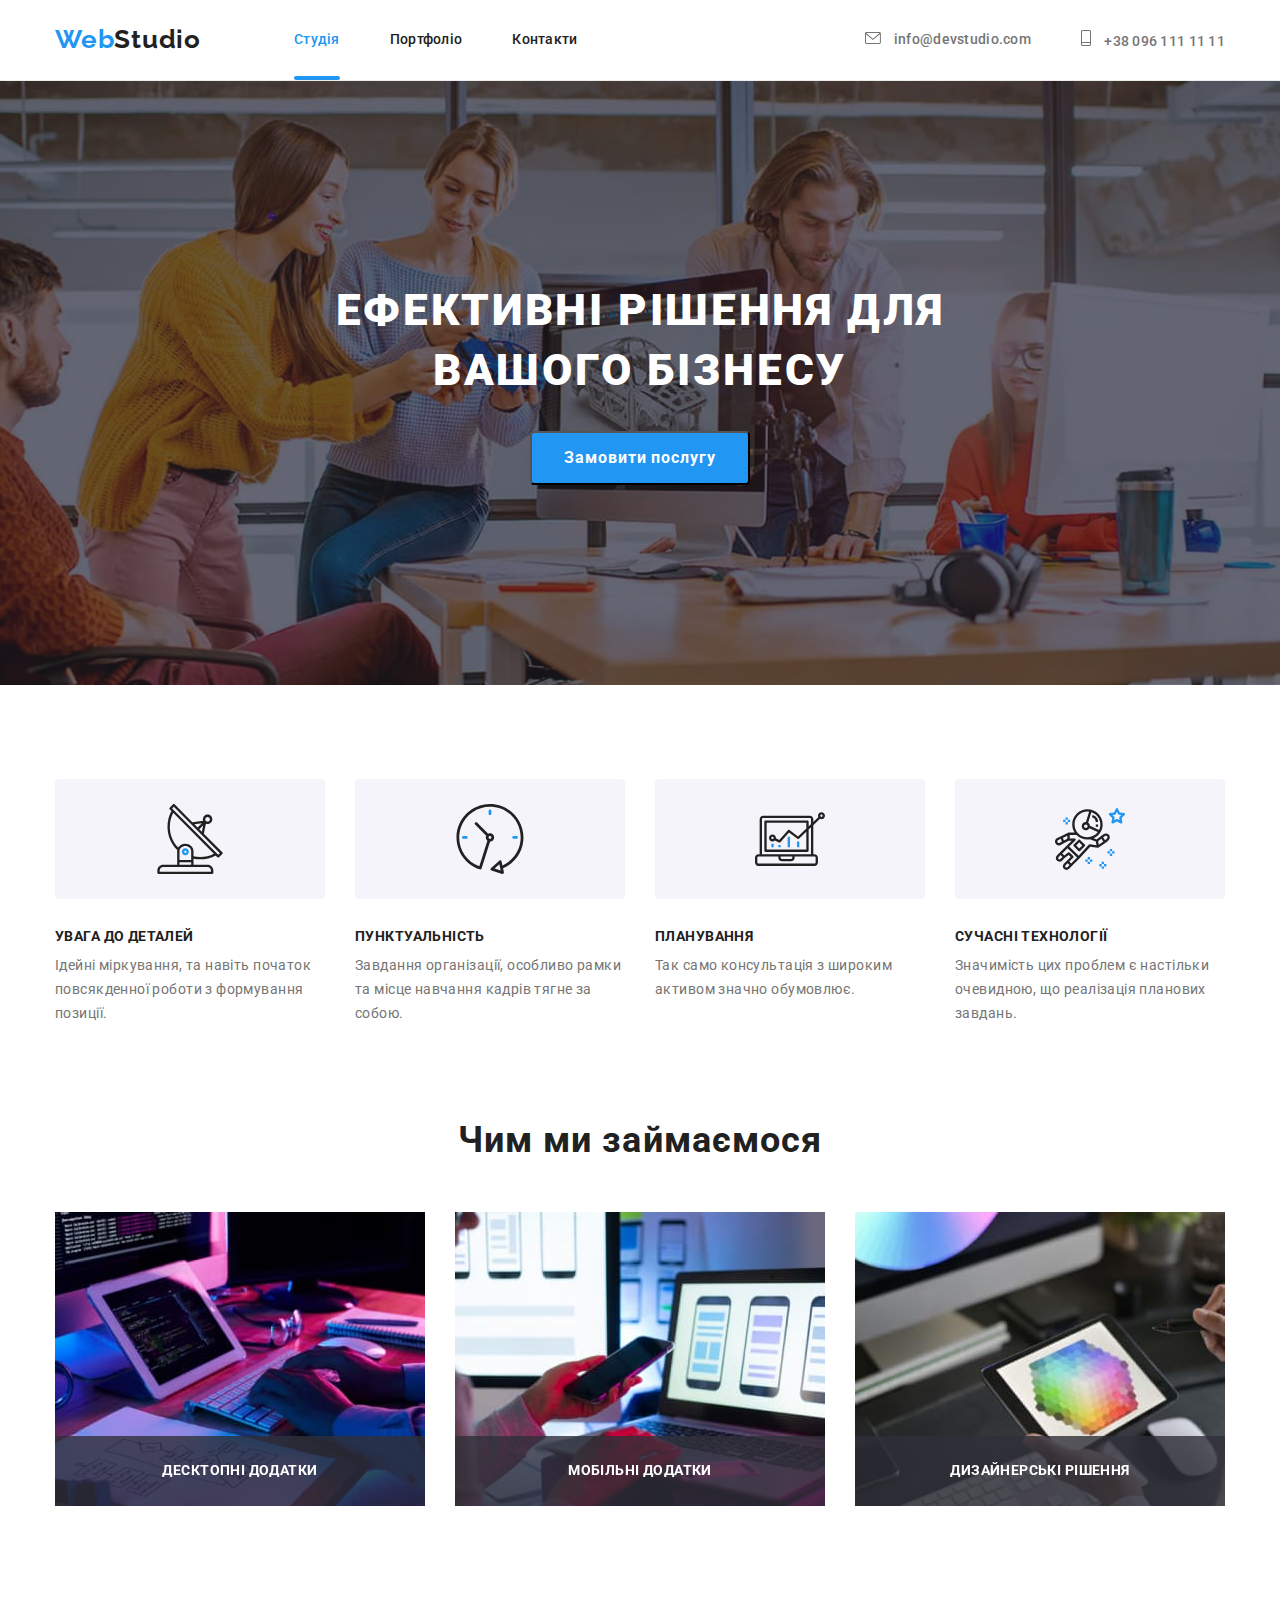
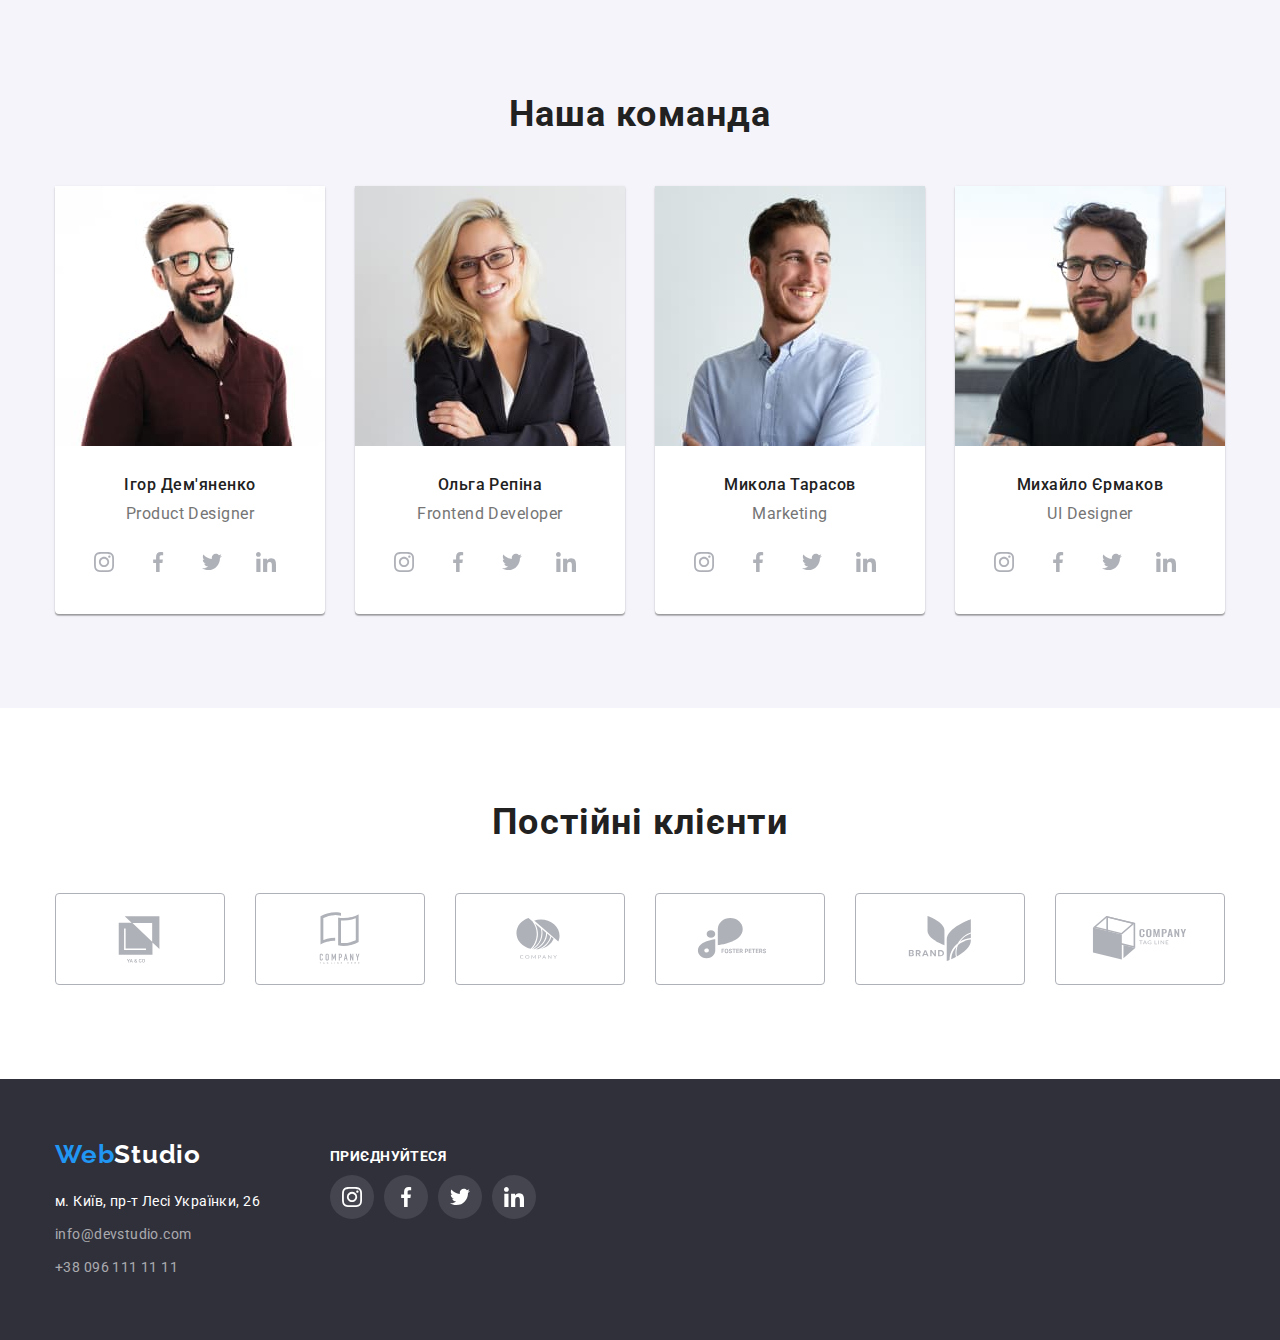
==== index.html @ 3e0a4f39 "Початок роботи ДЗ №6" ====
<!DOCTYPE html>
<html lang="uk">
  <head>
    <meta charset="UTF-8" />
    <meta http-equiv="X-UA-Compatible" content="IE=edge" />
    <meta name="viewport" content="width=device-width, initial-scale=1.0" />
    <link rel="preconnect" href="https://fonts.googleapis.com" />
    <link rel="preconnect" href="https://fonts.gstatic.com" crossorigin />
    <link
      href="https://fonts.googleapis.com/css2?family=Raleway:wght@700&family=Roboto:wght@400;500;700;900&display=swap"
      rel="stylesheet"
    />
    <link
      rel="stylesheet"
      href="https://cdnjs.cloudflare.com/ajax/libs/modern-normalize/1.1.0/modern-normalize.min.css"
    />
    <title>Студія</title>
    <link rel="stylesheet" href="./css/styles.css" />
  </head>
  <body class="page">
    <header class="header">
      <div class="container main-nav">
        <a class="logo link" href="/"
          >Web<span class="logo-accent">Studio</span></a
        >
        <nav class="header-nav">
          <ul class="header-list list">
            <li class="header-item">
              <a href="" class="header-link current link">Студія</a>
            </li>
            <li class="header-item">
              <a href="./portfolio.html" class="header-link link">Портфоліо</a>
            </li>
            <li class="header-item">
              <a href="" class="header-link link">Контакти</a>
            </li>
          </ul>
        </nav>
        <ul class="connection-list list">
          <li class="connection-item">
            <a href="mailto:info@devstudio.com" class="connection-mail link">
              <svg class="mail-icon" width="16" height="12">
                <use href="./images/icons.svg#icon-envelope"></use>
              </svg>
              info@devstudio.com</a
            >
          </li>
          <li class="connection-item">
            <a href="tel:+380961111111" class="connection-tel link"
              ><svg class="smartphone-icon" width="10" height="16">
                <use href="./images/icons.svg#icon-smartphone"></use>
              </svg>
              +38 096 111 11 11</a
            >
          </li>
        </ul>
      </div>
    </header>
    <main>
      <section class="hero">
        <h1 class="hero-title">Ефективні рішення для вашого бізнесу</h1>
        <button type="button" class="hero-btn button" data-modal-open>
          Замовити послугу
        </button>
      </section>
      <!-- Модальне вікно -->
      <div class="backdrop is-hidden" data-modal>
        <div class="modal">
          <button type="button" class="modal-close-btn" data-modal-close>
            <svg class="modal-icon-close" width="18" height="18">
              <use href="./images/icons.svg#icon-close-black"></use>
            </svg>
          </button>
        </div>
      </div>
      <section class="benefits">
        <div class="container">
          <h2 class="visually-hidden">Наші переваги</h2>
          <ul class="benefits-list list">
            <li class="benefits-item">
              <div class="background-icon">
                <svg class="benefits-icon" width="70" height="70">
                  <use href="./images/icons.svg#icon-antenna"></use>
                </svg>
              </div>
              <h3 class="benefits-features">Увага до деталей</h3>
              <p class="benefits-bottom-text">
                Ідейні міркування, та навіть початок повсякденної роботи з
                формування позиції.
              </p>
            </li>
            <li class="benefits-item">
              <div class="background-icon">
                <svg class="benefits-icon" width="70" height="70">
                  <use href="./images/icons.svg#icon-clock"></use>
                </svg>
              </div>
              <h3 class="benefits-features">Пунктуальність</h3>
              <p class="benefits-bottom-text">
                Завдання організації, особливо рамки та місце навчання кадрів
                тягне за собою.
              </p>
            </li>
            <li class="benefits-item">
              <div class="background-icon">
                <svg class="benefits-icon" width="70" height="70">
                  <use href="./images/icons.svg#icon-diagram"></use>
                </svg>
              </div>
              <h3 class="benefits-features">Планування</h3>
              <p class="benefits-bottom-text">
                Так само консультація з широким активом значно обумовлює.
              </p>
            </li>
            <li class="benefits-item">
              <div class="background-icon">
                <svg class="benefits-icon" width="70" height="70">
                  <use href="./images/icons.svg#icon-astronaut"></use>
                </svg>
              </div>
              <h3 class="benefits-features">Сучасні технології</h3>
              <p class="benefits-bottom-text">
                Значимість цих проблем є настільки очевидною, що реалізація
                планових завдань.
              </p>
            </li>
          </ul>
        </div>
      </section>
      <section class="promo">
        <div class="container">
          <h2 class="promo-title">Чим ми займаємося</h2>
          <ul class="promo-list list">
            <li class="promo-item">
              <img
                src="./images/img_1.jpg"
                alt="працює за комп'ютером"
                width="370"
                height="294"
              />
              <div class="promo-label">
                <p class="name-label">Десктопні додатки</p>
              </div>
            </li>
            <li class="promo-item">
              <img
                src="./images/img_2.jpg"
                alt="порівнює зображення зі смартфона та монітора"
                width="370"
                height="294"
              />
              <div class="promo-label">
                <p class="name-label">Мобільні додатки</p>
              </div>
            </li>
            <li class="promo-item">
              <img
                src="./images/img_3.jpg"
                alt="кольорова палітра на планшеті"
                width="370"
                height="294"
              />
              <div class="promo-label">
                <p class="name-label">Дизайнерські рішення</p>
              </div>
            </li>
          </ul>
        </div>
      </section>
      <section class="about">
        <div class="container">
          <h2 class="about-title">Наша команда</h2>
          <ul class="about-list list">
            <li class="about-item">
              <img
                src="./images/img_team_1.jpg"
                alt="усміхнений чоловік"
                width="270"
                height="260"
              />
              <div class="about-card">
                <h3 class="about-name">Ігор Дем'яненко</h3>
                <p lang="en" class="about-bottom-text">Product Designer</p>
                <ul class="teammate-soc-list list">
                  <li class="teammate-soc-item">
                    <a href="" class="teammate-soc-link link">
                      <svg class="teammate-soc-icon" width="20" height="20">
                        <use href="./images/icons.svg#icon-instagram"></use>
                      </svg>
                    </a>
                  </li>
                  <li class="teammate-soc-item">
                    <a href="" class="teammate-soc-link link"
                      ><svg class="teammate-soc-icon" width="20" height="20">
                        <use href="./images/icons.svg#icon-facebook"></use></svg
                    ></a>
                  </li>
                  <li class="teammate-soc-item">
                    <a href="" class="teammate-soc-link link"
                      ><svg class="teammate-soc-icon" width="20" height="20">
                        <use href="./images/icons.svg#icon-twitter"></use></svg
                    ></a>
                  </li>
                  <li class="teammate-soc-item">
                    <a href="" class="teammate-soc-link link"
                      ><svg class="teammate-soc-icon" width="20" height="20">
                        <use href="./images/icons.svg#icon-linkedin"></use></svg
                    ></a>
                  </li>
                </ul>
              </div>
            </li>
            <li class="about-item">
              <img
                src="./images/img_team_2.jpg"
                alt="усміхнена жінка"
                width="270"
                height="260"
              />
              <div class="about-card">
                <h3 class="about-name">Ольга Репіна</h3>
                <p lang="en" class="about-bottom-text">Frontend Developer</p>
                <ul class="teammate-soc-list list">
                  <li class="teammate-soc-item">
                    <a href="" class="teammate-soc-link link">
                      <svg class="teammate-soc-icon" width="20" height="20">
                        <use href="./images/icons.svg#icon-instagram"></use>
                      </svg>
                    </a>
                  </li>
                  <li class="teammate-soc-item">
                    <a href="" class="teammate-soc-link link"
                      ><svg class="teammate-soc-icon" width="20" height="20">
                        <use href="./images/icons.svg#icon-facebook"></use></svg
                    ></a>
                  </li>
                  <li class="teammate-soc-item">
                    <a href="" class="teammate-soc-link link"
                      ><svg class="teammate-soc-icon" width="20" height="20">
                        <use href="./images/icons.svg#icon-twitter"></use></svg
                    ></a>
                  </li>
                  <li class="teammate-soc-item">
                    <a href="" class="teammate-soc-link link"
                      ><svg class="teammate-soc-icon" width="20" height="20">
                        <use href="./images/icons.svg#icon-linkedin"></use></svg
                    ></a>
                  </li>
                </ul>
              </div>
            </li>
            <li class="about-item">
              <img
                src="./images/img_team_3.jpg"
                alt="усміхнений хлопець"
                width="270"
                height="260"
              />
              <div class="about-card">
                <h3 class="about-name">Микола Тарасов</h3>
                <p lang="en" class="about-bottom-text">Marketing</p>
                <ul class="teammate-soc-list list">
                  <li class="teammate-soc-item">
                    <a href="" class="teammate-soc-link link">
                      <svg class="teammate-soc-icon" width="20" height="20">
                        <use href="./images/icons.svg#icon-instagram"></use>
                      </svg>
                    </a>
                  </li>
                  <li class="teammate-soc-item">
                    <a href="" class="teammate-soc-link link"
                      ><svg class="teammate-soc-icon" width="20" height="20">
                        <use href="./images/icons.svg#icon-facebook"></use></svg
                    ></a>
                  </li>
                  <li class="teammate-soc-item">
                    <a href="" class="teammate-soc-link link"
                      ><svg class="teammate-soc-icon" width="20" height="20">
                        <use href="./images/icons.svg#icon-twitter"></use></svg
                    ></a>
                  </li>
                  <li class="teammate-soc-item">
                    <a href="" class="teammate-soc-link link"
                      ><svg class="teammate-soc-icon" width="20" height="20">
                        <use href="./images/icons.svg#icon-linkedin"></use></svg
                    ></a>
                  </li>
                </ul>
              </div>
            </li>
            <li class="about-item">
              <img
                src="./images/img_team_4.jpg"
                alt="хлопець в окулярах"
                width="270"
                height="260"
              />
              <div class="about-card">
                <h3 class="about-name">Михайло Єрмаков</h3>
                <p lang="en" class="about-bottom-text">UI Designer</p>
                <ul class="teammate-soc-list list">
                  <li class="teammate-soc-item">
                    <a href="" class="teammate-soc-link link">
                      <svg class="teammate-soc-icon" width="20" height="20">
                        <use href="./images/icons.svg#icon-instagram"></use>
                      </svg>
                    </a>
                  </li>
                  <li class="teammate-soc-item">
                    <a href="" class="teammate-soc-link link"
                      ><svg class="teammate-soc-icon" width="20" height="20">
                        <use href="./images/icons.svg#icon-facebook"></use></svg
                    ></a>
                  </li>
                  <li class="teammate-soc-item">
                    <a href="" class="teammate-soc-link link"
                      ><svg class="teammate-soc-icon" width="20" height="20">
                        <use href="./images/icons.svg#icon-twitter"></use></svg
                    ></a>
                  </li>
                  <li class="teammate-soc-item">
                    <a href="" class="teammate-soc-link link"
                      ><svg class="teammate-soc-icon" width="20" height="20">
                        <use href="./images/icons.svg#icon-linkedin"></use></svg
                    ></a>
                  </li>
                </ul>
              </div>
            </li>
          </ul>
        </div>
      </section>
      <section class="clients">
        <div class="container">
          <h2 class="clients-title">Постійні клієнти</h2>
          <ul class="clients-list list">
            <li class="clients-item">
              <div class="background-clients">
                <a href="" class="clients-link link"
                  ><svg class="clients-icon" width="106" height="60">
                    <use href="./images/icons.svg#icon-client-1"></use></svg
                ></a>
              </div>
            </li>
            <li class="clients-item">
              <div class="background-clients">
                <a href="" class="clients-link link"
                  ><svg class="clients-icon" width="106" height="60">
                    <use href="./images/icons.svg#icon-client-2"></use></svg
                ></a>
              </div>
            </li>
            <li class="clients-item">
              <div class="background-clients">
                <a href="" class="clients-link link"
                  ><svg class="clients-icon" width="106" height="60">
                    <use href="./images/icons.svg#icon-client-3"></use></svg
                ></a>
              </div>
            </li>
            <li class="clients-item">
              <div class="background-clients">
                <a href="" class="clients-link link"
                  ><svg class="clients-icon" width="106" height="60">
                    <use href="./images/icons.svg#icon-client-4"></use></svg
                ></a>
              </div>
            </li>
            <li class="clients-item">
              <div class="background-clients">
                <a href="" class="clients-link link"
                  ><svg class="clients-icon" width="106" height="60">
                    <use href="./images/icons.svg#icon-client-5"></use></svg
                ></a>
              </div>
            </li>
            <li class="clients-item">
              <div class="background-clients">
                <a href="" class="clients-link link"
                  ><svg class="clients-icon" width="106" height="60">
                    <use href="./images/icons.svg#icon-client-6"></use></svg
                ></a>
              </div>
            </li>
          </ul>
        </div>
      </section>
    </main>
    <footer class="footer">
      <div class="container">
        <div class="footer-left">
          <a class="logo link logo-footer" href="/"
            >Web<span class="logo-color">Studio</span></a
          >
          <address class="footer-address">
            <ul class="footer-list list">
              <li class="footer-item">
                <a
                  href="https://goo.gl/maps/C5JSNmvQffLNqYbG8"
                  class="footer-link-adress link"
                  target="_blank"
                  rel="noopener nofollow noreferrer"
                  >м. Київ, пр-т Лесі Українки, 26</a
                >
              </li>
              <li class="footer-item">
                <a href="mailto:info@devstudio.com" class="footer-mail link"
                  >info@devstudio.com</a
                >
              </li>
              <li class="footer-item">
                <a href="tel:+380961111111" class="footer-tel link"
                  >+38 096 111 11 11</a
                >
              </li>
            </ul>
          </address>
        </div>
        <div class="footer-right">
          <h3 class="footer-invite">Приєднуйтеся</h3>
          <ul class="footer-soc-list list">
            <li class="footer-soc-item">
              <a href="" class="footer-soc-link link">
                <svg class="footer-soc-icon" width="20" height="20">
                  <use href="./images/icons.svg#icon-instagram"></use>
                </svg>
              </a>
            </li>
            <li class="footer-soc-item">
              <a href="" class="footer-soc-link link"
                ><svg class="footer-soc-icon" width="20" height="20">
                  <use href="./images/icons.svg#icon-facebook"></use></svg
              ></a>
            </li>
            <li class="footer-soc-item">
              <a href="" class="footer-soc-link link"
                ><svg class="footer-soc-icon" width="20" height="20">
                  <use href="./images/icons.svg#icon-twitter"></use></svg
              ></a>
            </li>
            <li class="footer-soc-item">
              <a href="" class="footer-soc-link link"
                ><svg class="footer-soc-icon" width="20" height="20">
                  <use href="./images/icons.svg#icon-linkedin"></use></svg
              ></a>
            </li>
          </ul>
        </div>
      </div>
    </footer>
    <script src="./js/modal.js"></script>
  </body>
</html>
---- css/styles.css ----
:root {
  --text-color: #212121;
  --second-text-color: #757575;
  --third-text-color: #ffffff;
  --hero-text-color: #ffffff;
  --hero-background-color: #2f303a;
  --accent-color: #2196f3;
  --second-accent-color: #188ce8;
  --promo-background-color: #f5f4fa;
  --footer-background-color: #2f303a;
  --border-bottom-color: #eeeeee;
  --padding-standart: 94px 0px;
  --soc-icon-color: AFB1B8;
}

body {
  font-family: "Roboto", sans-serif;
  color: var(--text-color);
}

img {
  display: block;
}

.visually-hidden {
  position: absolute;
  width: 1px;
  height: 1px;
  margin: -1px;
  border: 0;
  padding: 0;
  white-space: nowrap;
  clip-path: inset(100%);
  clip: rect(0 0 0 0);
  overflow: hidden;
}

.list {
  padding: 0px;
  margin: 0px;
  list-style: none;
}

.link {
  text-decoration: none;
}

.logo {
  display: block;
  padding-top: 24px;
  padding-bottom: 25px;

  font-family: "Raleway", sans-serif;
  font-weight: 700;
  font-size: 26px;
  line-height: 1.19;
  letter-spacing: 0.03em;
  color: var(--accent-color);
}

.logo-accent {
  color: var(--text-color);
}

.container {
  margin: 0 auto;
  padding-left: 15px;
  padding-right: 15px;

  width: 1200px;
  /* outline: 1px solid tomato; */
}

/* -----------------HEADER----------------- */

.header {
  max-width: 1600px;
  margin: 0px auto;
  display: block;
  border-bottom-width: 1px;
  border-bottom-style: solid;
  border-bottom-color: #ececec;
}

.main-nav {
  display: flex;
  align-items: center;
}

.header-nav .link.current {
  color: var(--accent-color);
}

.header-list {
  display: flex;
  margin-left: 93px;
}

.header-list .header-item + .header-item {
  margin-left: 50px;
}

.header-link {
  display: block;
  padding-top: 32px;
  padding-bottom: 32px;

  position: relative;

  font-weight: 500;
  font-size: 14px;
  line-height: 1.14;
  letter-spacing: 0.02em;
  color: var(--text-color);

  transition-duration: 250ms;
  transition-timing-function: cubic-bezier(0.4, 0, 0.2, 1);
}

.header-link:hover,
.header-link:focus {
  color: var(--accent-color);
}

.current::after {
  content: "";
  display: block;

  position: absolute;
  left: 0;
  bottom: 0;

  width: 100%;
  height: 4px;
  border-radius: 2px;
  background-color: var(--accent-color);
}

/* -----------------CONNECTION----------------- */

.connection-list {
  display: flex;
  margin-left: auto;
}

.connection-list .connection-item + .connection-item {
  margin-left: 50px;
}

.connection-mail,
.connection-tel {
  font-weight: 500;
  font-size: 14px;
  line-height: 1.14;
  letter-spacing: 0.02em;
  color: var(--second-text-color);
  transition-duration: 250ms;
  transition-timing-function: cubic-bezier(0.4, 0, 0.2, 1);
}

.mail-icon,
.smartphone-icon {
  display: inline-block;
  fill: currentColor;
  margin-right: 10px;
}

.connection-mail:hover,
.connection-mail:focus {
  color: var(--accent-color);
}

.connection-tel:hover,
.connection-tel:focus {
  color: var(--accent-color);
}

/* ------------------HERO-------------------- */

.hero {
  max-width: 1600px;
  margin: 0px auto;
  display: block;
  padding: 200px 0px;

  background-color: var(--hero-background-color);
  background-image: linear-gradient(
      rgba(47, 48, 58, 0.4),
      rgba(47, 48, 58, 0.4)
    ),
    url(../images/hero-bg.jpg);
  background-repeat: no-repeat;
  background-position: center;
  background-size: cover;
}

.hero-title {
  margin: 0px auto;
  padding-bottom: 30px;

  text-transform: uppercase;
  font-weight: 900;
  font-size: 44px;
  line-height: 1.36;
  text-align: center;
  letter-spacing: 0.06em;
  max-width: 696px;
  color: var(--hero-text-color);
}

.hero-btn {
  display: block;
  padding: 10px 32px;
  margin: 0 auto;

  text-decoration: none;
  font-family: inherit;
  font-weight: 700;
  font-size: 16px;
  line-height: 1.87;
  text-align: center;
  letter-spacing: 0.06em;
  border-radius: 4px;
  color: var(--hero-text-color);
  background-color: var(--accent-color);

  transition-duration: 250ms;
  transition-timing-function: cubic-bezier(0.4, 0, 0.2, 1);
}

.hero-btn:hover,
.hero-btn:focus {
  background-color: var(--second-accent-color);
}

.button,
.modal-close-btn {
  cursor: pointer;
}

/* ------------------BENEFITS-------------------- */

.benefits {
  padding-top: 94px;
  padding-bottom: 94px;
}

.benefits-list {
  display: flex;
}

.benefits-list .benefits-item + .benefits-item {
  margin-left: 30px;
}

.benefits-features {
  margin-top: 0px;
  margin-bottom: 10px;

  font-weight: 700;
  font-size: 14px;
  line-height: 1.14;
  letter-spacing: 0.03em;
  text-transform: uppercase;
  color: var(--text-color);
}

.benefits-bottom-text {
  margin: 0px;

  font-size: 14px;
  line-height: 1.71;
  letter-spacing: 0.03em;
  color: var(--second-text-color);
  max-width: 270px;
  max-height: 75px;
}

.background-icon {
  display: flex;
  justify-content: center;
  align-items: center;

  margin-bottom: 30px;
  width: 270px;
  height: 120px;
  background-color: var(--promo-background-color);
  border-radius: 4px;
}

/* ------------------PROMO-------------------- */

.promo {
  padding-bottom: 94px;
}

.promo-list {
  display: flex;
}

.promo-list .promo-item + .promo-item {
  margin-left: 30px;
}

.promo-title {
  margin-top: 0px;
  margin-bottom: 50px;

  font-weight: 700;
  font-size: 36px;
  line-height: 1.16;
  text-align: center;
  letter-spacing: 0.03em;
  color: var(--text-color);
}

.promo-item {
  position: relative;
}

.promo-label {
  position: absolute;
  width: 370px;
  height: 70px;
  bottom: 0;
  right: 0;

  background: rgba(47, 48, 58, 0.8);
}

.name-label {
  margin: 0;
  padding-top: 27px;
  padding-bottom: 27px;
  font-weight: 700;
  font-size: 14px;
  line-height: 1.14;
  text-align: center;
  letter-spacing: 0.03em;
  text-transform: uppercase;

  color: #ffffff;
}

/* ------------------ABOUT------------------- */

.about {
  background-color: var(--promo-background-color);
  padding-top: 94px;
  padding-bottom: 94px;
}

.about-title {
  margin-top: 0px;
  margin-bottom: 50px;

  font-weight: 700;
  font-size: 36px;
  line-height: 1.16;
  text-align: center;
  letter-spacing: 0.03em;
  color: var(--text-color);
}

.about-list {
  display: flex;
}

.about-list .about-item + .about-item {
  margin-left: 30px;
}

.about-item {
  background-color: #ffffff;
  box-shadow: 0px 1px 3px rgba(0, 0, 0, 0.12), 0px 1px 1px rgba(0, 0, 0, 0.14),
    0px 2px 1px rgba(0, 0, 0, 0.2);
  border-radius: 0px 0px 4px 4px;
}

.about-name {
  margin: 0px;
  margin-bottom: 10px;

  font-weight: 500;
  font-size: 16px;
  line-height: 1.18;
  text-align: center;
  letter-spacing: 0.03em;
  color: var(--text-color);
}

.about-bottom-text {
  margin: 0px;

  font-size: 16px;
  line-height: 1.18;
  text-align: center;
  letter-spacing: 0.03em;
  color: var(--second-text-color);
  margin-bottom: 16px;
}

.about-card {
  padding-top: 30px;
  padding-bottom: 30px;
}

/* ------------------CLIENTS------------------- */

.clients {
  padding-top: 94px;
  padding-bottom: 94px;
}

.clients-title {
  margin-top: 0px;
  margin-bottom: 50px;

  font-weight: 700;
  font-size: 36px;
  line-height: 1.16;
  text-align: center;
  letter-spacing: 0.03em;
  color: var(--text-color);
}

.clients-list {
  display: flex;
}

.clients-list .clients-item + .clients-item {
  margin-left: 30px;
}

.background-clients {
  display: flex;
  justify-content: center;
  align-items: center;

  width: 170px;
  height: 92px;
  background-color: var(--hero-text-color);
  border: 1px solid #afb1b8;
  border-radius: 4px;
  transition-duration: 250ms;
  transition-timing-function: cubic-bezier(0.4, 0, 0.2, 1);
}

.clients-icon {
  fill: rgba(175, 177, 184, 1);
  transition-duration: 250ms;
  transition-timing-function: cubic-bezier(0.4, 0, 0.2, 1);
}

.background-clients:hover,
.background-clients:focus {
  border-color: var(--accent-color);
}

.clients-link:hover .clients-icon,
.clients-link:focus .clients-icon {
  fill: var(--accent-color);
}

.clients-link {
  width: 100%;
  height: 100%;
  display: flex;
  align-items: center;
  justify-content: center;
}

/* ------------------ICON------------------- */

.teammate-soc-list {
  display: flex;
  justify-content: center;
}

.teammate-soc-item {
  width: 44px;
  height: 44px;
  margin-right: 10px;
}

.teammate-soc-item :last-child {
  margin-right: 0px;
}

.teammate-soc-link {
  width: 100%;
  height: 100%;
  border-radius: 50%;
  display: flex;
  align-items: center;
  justify-content: center;
  transition-duration: 250ms;
  transition-timing-function: cubic-bezier(0.4, 0, 0.2, 1);
}

.teammate-soc-icon {
  fill: rgba(175, 177, 184, 1);
  transition-duration: 250ms;
  transition-timing-function: cubic-bezier(0.4, 0, 0.2, 1);
}

.teammate-soc-link:hover,
.teammate-soc-link:focus {
  background-color: var(--accent-color);
}

.teammate-soc-link:hover .teammate-soc-icon,
.teammate-soc-link:focus .teammate-soc-icon {
  fill: var(--third-text-color);
}

/* ------------------FOOTER------------------- */

.footer {
  margin: 0px auto;
  display: block;
  padding-top: 60px;
  padding-bottom: 60px;
  background: var(--footer-background-color);
}

.logo-footer {
  padding-top: 0px;
  padding-bottom: 20px;
}

.logo-color {
  color: var(--hero-text-color);
}

.footer-invite {
  margin: 0px;
  padding-top: 10px;
  margin-bottom: 20px;

  width: 145px;
  height: 16px;
  font-weight: 700;
  font-size: 14px;
  line-height: 1.14;
  letter-spacing: 0.03em;
  text-transform: uppercase;
  color: #ffffff;
}

.footer .container {
  display: flex;
}

.footer-left {
  margin-right: 70px;
}

.footer-right {
  display: flex;
  flex-direction: column;

  color: var(--third-text-color);
}

.footer-soc-list {
  display: flex;
}

.footer-soc-item {
  width: 44px;
  height: 44px;
  margin-right: 10px;
}

.footer-soc-item :last-child {
  margin-right: 0px;
}

.footer-soc-link {
  display: flex;
  align-items: center;
  justify-content: center;

  width: 100%;
  height: 100%;
  border-radius: 50%;
  background-color: rgba(255, 255, 255, 0.1);
  transition-duration: 250ms;
  transition-timing-function: cubic-bezier(0.4, 0, 0.2, 1);
}

.footer-soc-icon {
  fill: var(--third-text-color);
  transition-duration: 250ms;
  transition-timing-function: cubic-bezier(0.4, 0, 0.2, 1);
}

.footer-soc-link:hover,
.footer-soc-link:focus {
  background-color: var(--accent-color);
}

.footer-soc-link:hover .footer-soc-icon,
.footer-soc-link:focus .footer-soc-icon {
  fill: var(--third-text-color);
}

/* ------------------CONTACTS------------------- */

.footer-address {
  font-style: normal;

  transition-duration: 250ms;
  transition-timing-function: cubic-bezier(0.4, 0, 0.2, 1);
}

.footer-list .footer-item + .footer-item {
  margin-top: 9px;
}

.footer-link-adress {
  font-size: 14px;
  line-height: 1.71;
  letter-spacing: 0.03em;
  color: var(--third-text-color);

  transition-duration: 250ms;
  transition-timing-function: cubic-bezier(0.4, 0, 0.2, 1);
}

.footer-mail,
.footer-tel {
  font-size: 14px;
  line-height: 1.71;
  letter-spacing: 0.03em;
  color: rgba(255, 255, 255, 0.6);

  transition-duration: 250ms;
  transition-timing-function: cubic-bezier(0.4, 0, 0.2, 1);
}

.footer-link-adress:hover,
.footer-link-adress:focus {
  color: var(--accent-color);
}

.footer-mail:hover,
.footer-mail:focus {
  color: var(--accent-color);
}

.footer-tel:hover,
.footer-tel:focus {
  color: var(--accent-color);
}

/* ------------------MODAL------------------- */
.backdrop.is-hidden {
  opacity: 0;
  pointer-events: none;
}

.backdrop {
  position: fixed;
  top: 0;
  left: 0;
  width: 100%;
  height: 100%;
  background-color: rgba(0, 0, 0, 0.2);

  transition: opacity 300ms, visibslsty 300ms;
}

.modal {
  position: absolute;
  top: 50%;
  left: 50%;
  transform: translate(-50%, -50%);

  width: 528px;
  min-height: 581px;
  padding: 10px;
  background: #ffffff;
  box-shadow: 0px 1px 3px rgba(0, 0, 0, 0.12), 0px 1px 1px rgba(0, 0, 0, 0.14),
    0px 2px 1px rgba(0, 0, 0, 0.2);
  border-radius: 4px;
}

.modal-content {
  margin: 0;
}

.modal-close-btn {
  width: 30px;
  height: 30px;
  position: absolute;

  padding: 0;
  top: 8px;
  right: 8px;

  background: #ffffff;
  border: 1px solid rgba(0, 0, 0, 0.1);
  border-radius: 50%;

  transition-duration: 250ms;
  transition-timing-function: cubic-bezier(0.4, 0, 0.2, 1);
}

.modal-icon-close {
  position: absolute;
  top: 50%;
  left: 50%;
  transform: translate(-50%, -50%);

  transition-duration: 250ms;
  transition-timing-function: cubic-bezier(0.4, 0, 0.2, 1);

  color: #000000;
}

.modal-close-btn:hover,
.modal-close-btn:focus {
  background-color: var(--accent-color);
}

.modal-close-btn:hover .modal-icon-close,
.modal-close-btn:focus .modal-icon-close {
  fill: var(--third-text-color);
}
/* ------------------PORTFOLIO------------------- */

/* ------------------FILTER------------------- */

.filter {
  padding: 94px 0px;
}

.filter-list {
  display: flex;
  justify-content: center;

  margin-bottom: 50px;
}

.filter-list .filter-item + .filter-item {
  margin-left: 8px;
}

.filter-btn {
  padding: 6px 22px;

  font-weight: 500;
  font-size: 16px;
  line-height: 1.62;
  text-align: center;
  letter-spacing: 0.03em;
  border-radius: 4px;
  border: var(--promo-background-color);

  transition-duration: 250ms;
  transition-timing-function: cubic-bezier(0.4, 0, 0.2, 1);
}

.filter-btn:hover,
.filter-btn:focus {
  color: var(--third-text-color);
  background-color: var(--accent-color);
  box-shadow: 0px 3px 1px rgba(0, 0, 0, 0.1), 0px 1px 2px rgba(0, 0, 0, 0.08),
    0px 2px 2px rgba(0, 0, 0, 0.12);
}

/* ------------------PROJEKT------------------- */

.projekt-list {
  display: flex;
  flex-wrap: wrap;
}

.projekt-item {
  width: 370px;
  margin-right: 30px;
  margin-bottom: 30px;
  border: 1px;
  border-style: solid;
  border-color: var(--border-bottom-color);
}

.projekt-item:nth-last-child(-n + 3) {
  margin-bottom: 0px;
}

.projekt-item:nth-child(3n) {
  margin-right: 0px;
}

.ready-projects {
  padding: 20px 24px;
}

.projekt-name {
  font-weight: 700;
  font-size: 18px;
  line-height: 2;
  letter-spacing: 0.06em;
  color: var(--text-color);
}

.projekt-bottom-text {
  font-size: 16px;
  line-height: 1.88;
  letter-spacing: 0.03em;
  color: var(--second-text-color);
}

.projekt-name,
.projekt-bottom-text {
  margin: 0px;
}

.projekt-link {
  display: block;
  text-decoration: none;

  transition-duration: 250ms;
  transition-timing-function: cubic-bezier(0.4, 0, 0.2, 1);
}

.projekt-link:hover,
.projekt-link:focus {
  box-shadow: 0px 1px 1px rgba(0, 0, 0, 0.12), 0px 4px 4px rgba(0, 0, 0, 0.06),
    1px 4px 6px rgba(0, 0, 0, 0.16);
}

.projekt-overlay {
  position: relative;
  overflow: hidden;
}

.overlay-top-text {
  position: absolute;
  text-align: center;
  top: 0;

  padding: 63px 24px;
  margin: 0;
  height: 100%;

  font-size: 18px;
  line-height: 1.56;
  letter-spacing: 0.03em;
  color: var(--third-text-color);
  background: rgba(33, 150, 243, 0.9);

  transition-duration: 250ms;
  transition-timing-function: cubic-bezier(0.4, 0, 0.2, 1);

  transform: translateY(100%);
}

.projekt-item:hover .overlay-top-text {
  transform: translateY(0);
}
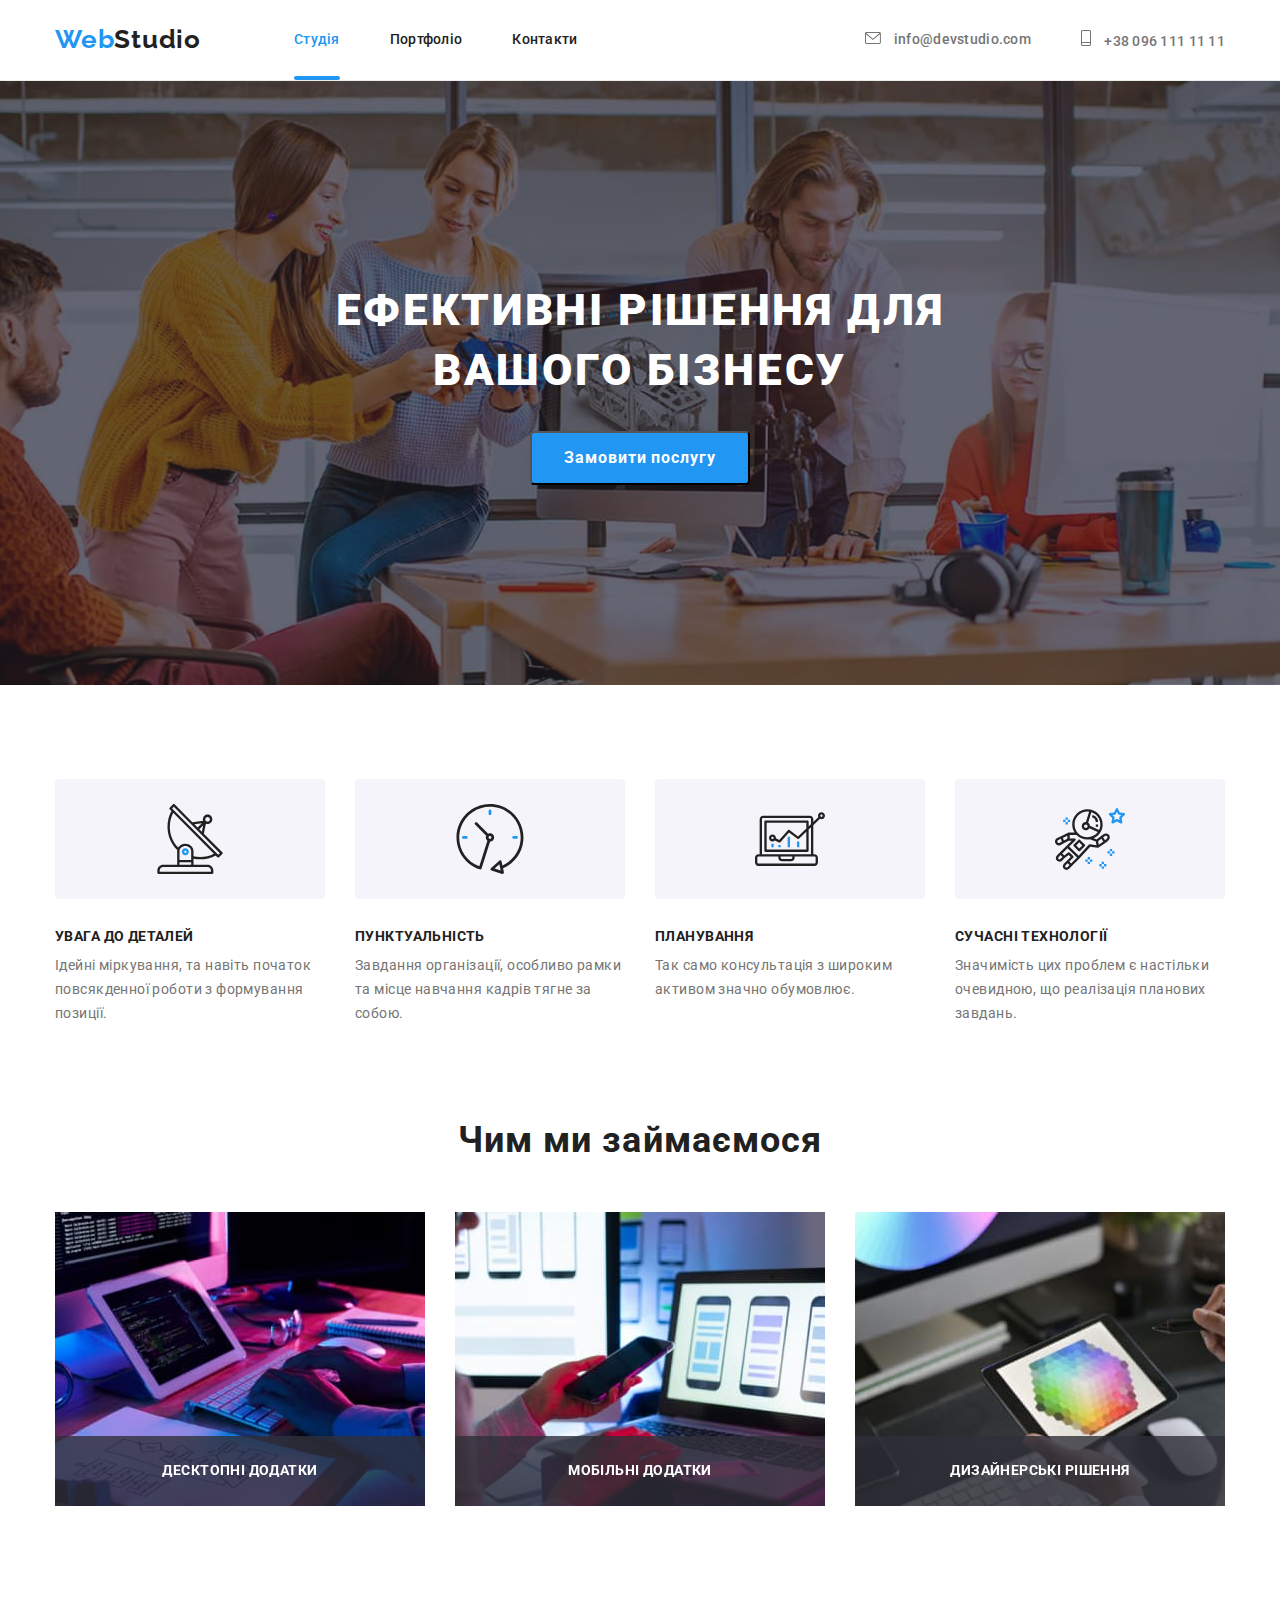
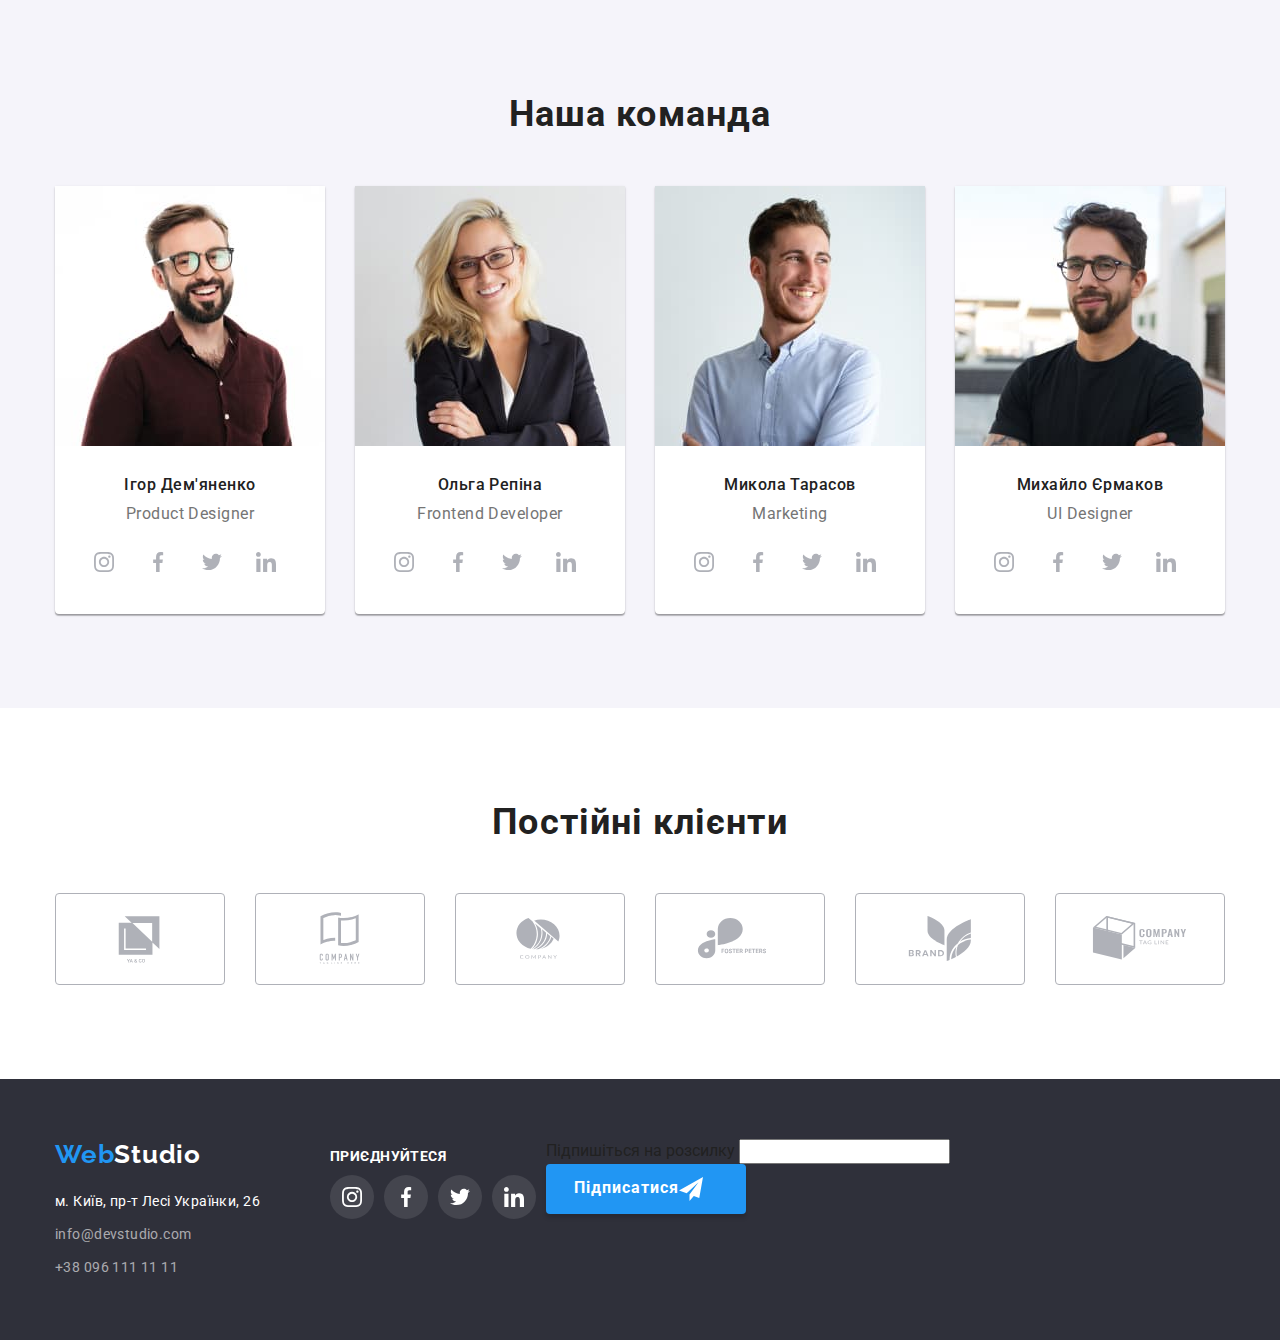
==== commit 39096dc4: "Створює форму підписки в футері" ====
--- a/index.html
+++ b/index.html
@@ -446,6 +446,16 @@
             </li>
           </ul>
         </div>
+        <form>
+          <label for="mail">Підпишіться на розсилку</label>
+          <input type="mail" name="mail" id="mail" />
+
+          <button type="submit" class="footer-submit">Підписатися
+            <svg class="footer-icon-send" width="24" height="24">
+                  <use href="./images/icons.svg#iconicon-send-"></use></svg
+              >
+          </button>
+        </form>
       </div>
     </footer>
     <script src="./js/modal.js"></script>
--- a/css/styles.css
+++ b/css/styles.css
@@ -655,6 +655,30 @@
   color: var(--accent-color);
 }
 
+/* ------------------FOOTER FORM------------------- */
+.footer-submit {
+  display: flex;
+  align-items: center;
+  text-align: center;
+
+  padding: 10px 28px;
+  width: 200px;
+  height: 50px;
+  font-weight: 700;
+  font-size: 16px;
+  line-height: 1.8;
+  letter-spacing: 0.06em;
+  color: var(--third-text-color);
+  background-color: var(--accent-color);
+  box-shadow: 0px 4px 4px rgba(0, 0, 0, 0.15);
+  border-radius: 4px;
+  border: none;
+}
+
+.footer-icon-send {
+  text-align: right;
+}
+
 /* ------------------MODAL------------------- */
 .backdrop.is-hidden {
   opacity: 0;
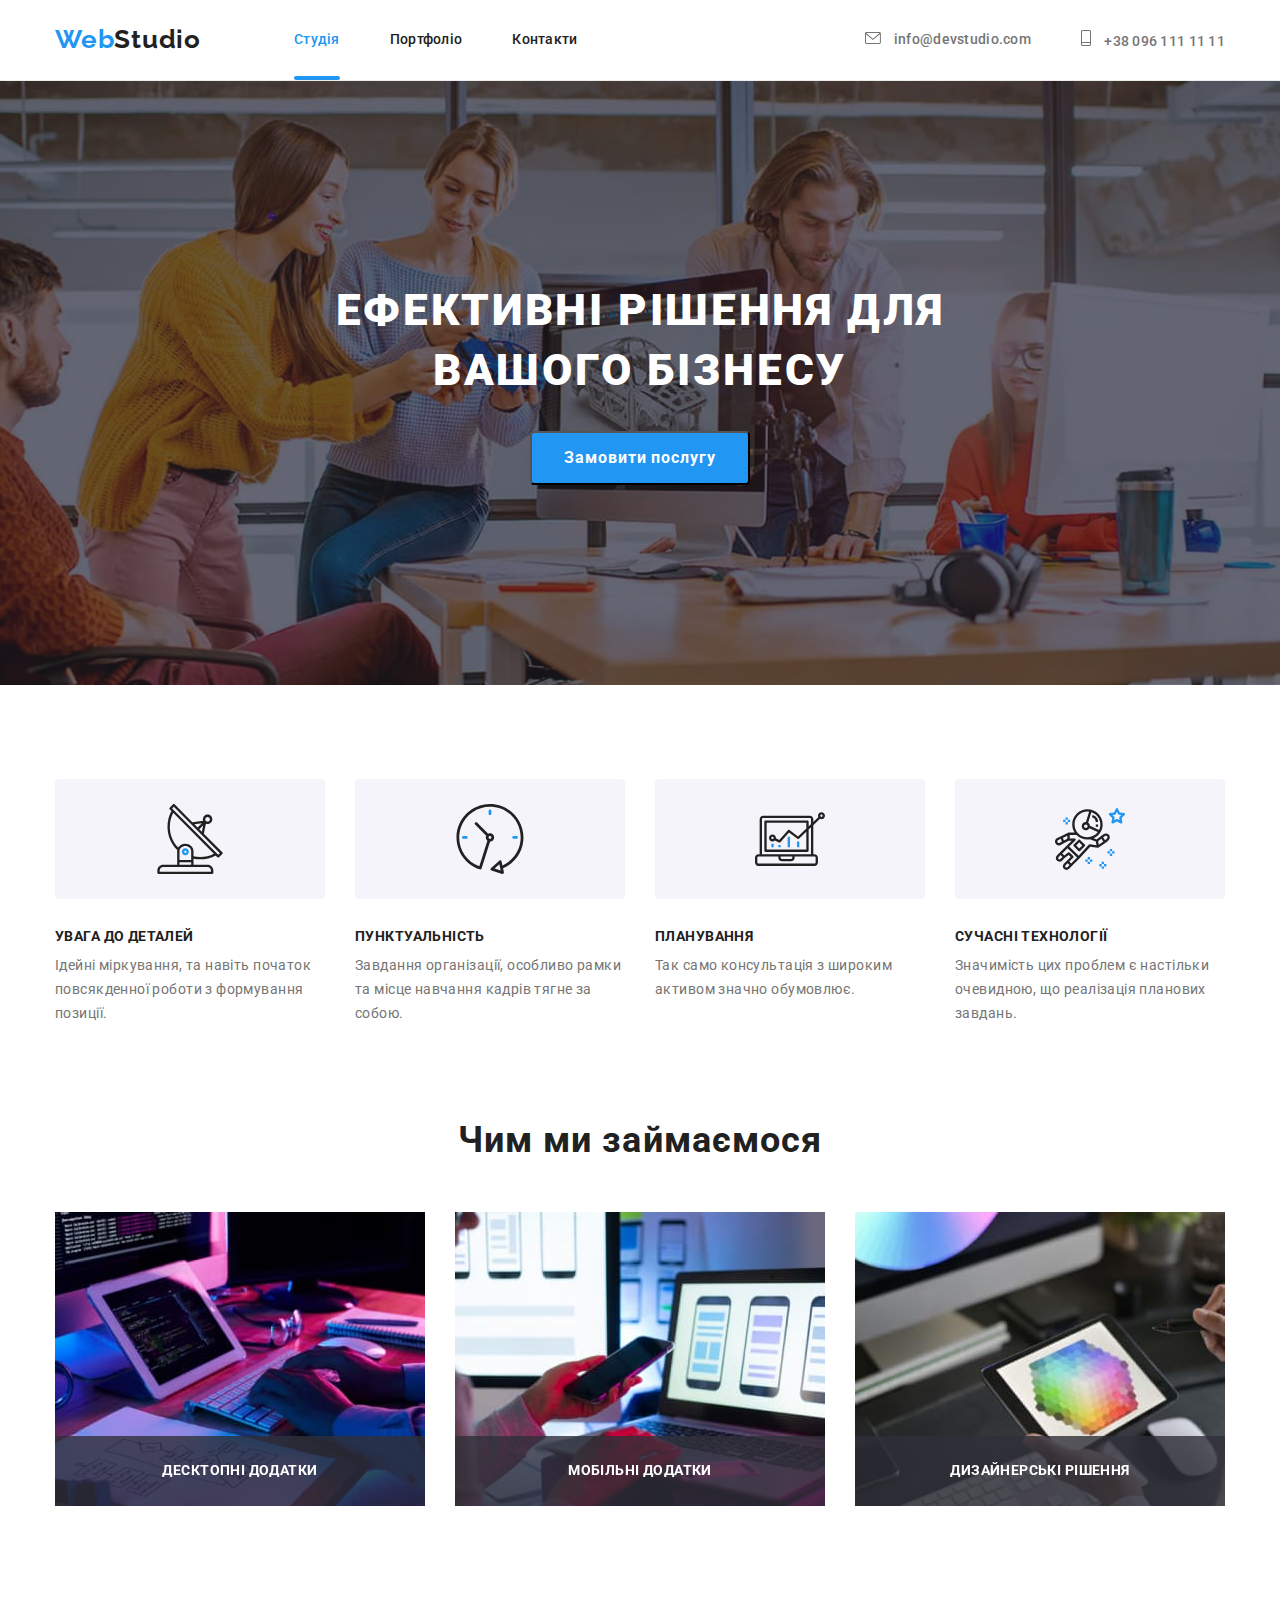
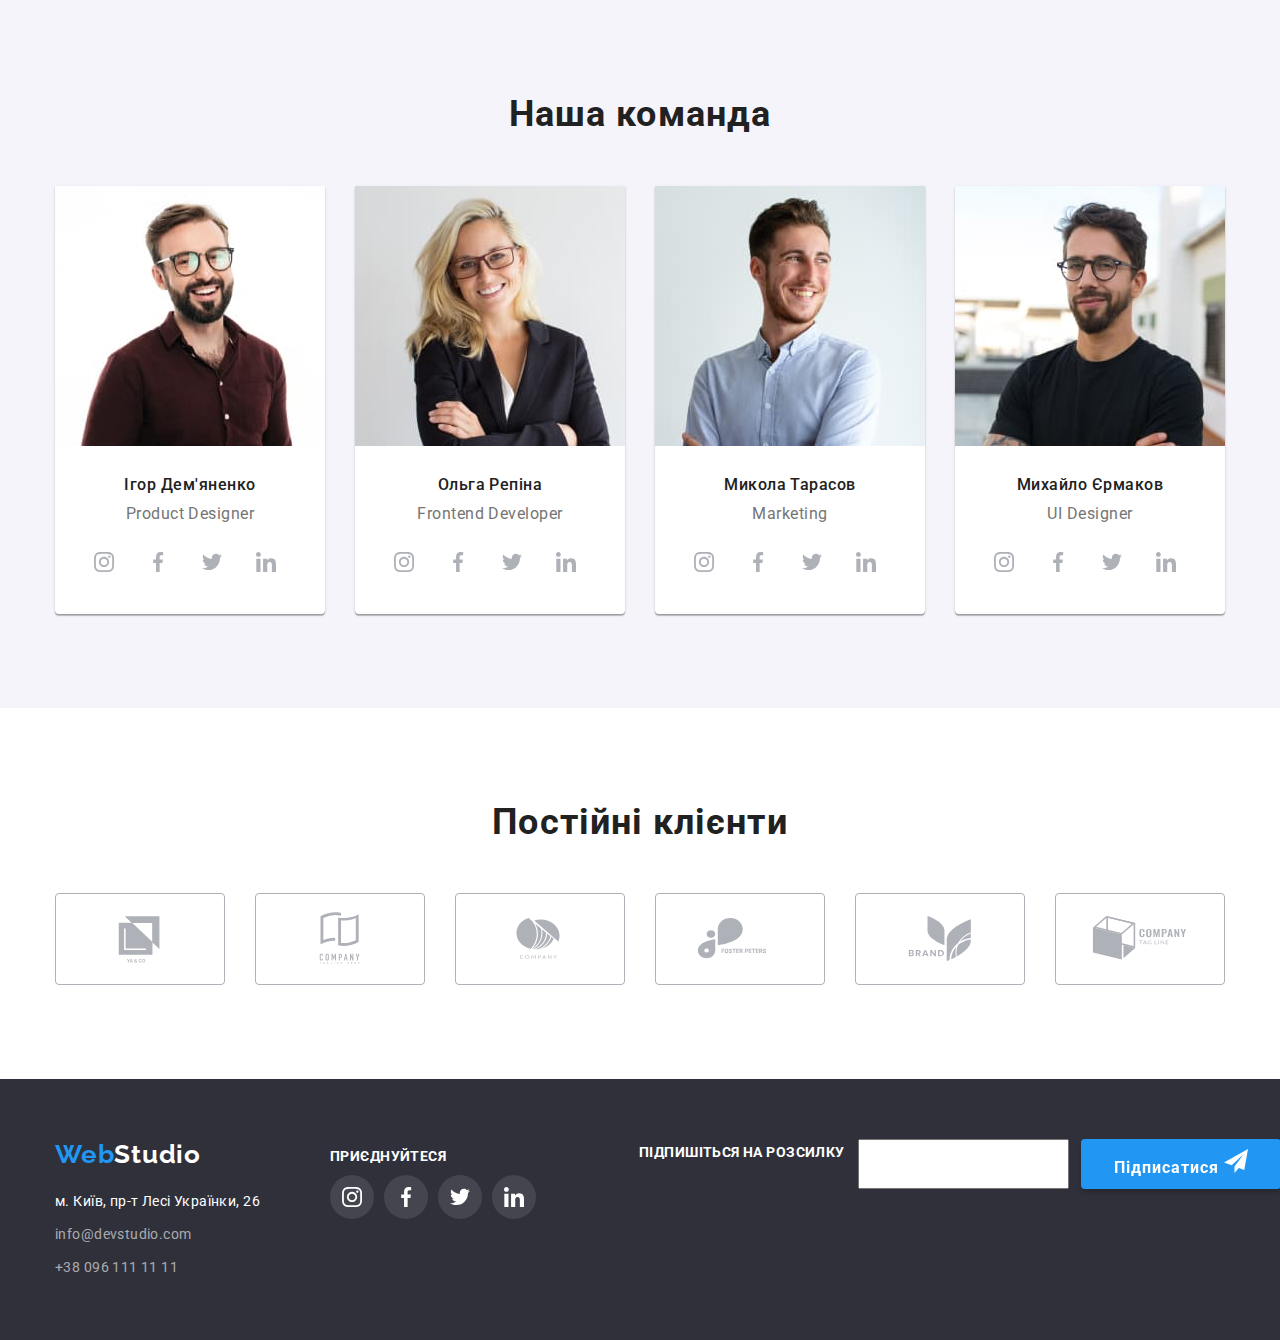
==== commit 710eff05: "Розмічає модалку" ====
--- a/index.html
+++ b/index.html
@@ -71,6 +71,41 @@
               <use href="./images/icons.svg#icon-close-black"></use>
             </svg>
           </button>
+          <p class="modal-name">Залиште свої дані, ми перетелефонуємо</p>
+          <form class="form">
+            <p class="form-pitch">
+              <label for="name">Ім'я</label>
+              <input type="text" name="name" id="name" autofocus />
+            </p>
+            <p class="form-pitch">
+              <label for="tel">Телефон</label>
+              <input type="tel" name="tel" id="tel" />
+            </p>
+            <p class="form-pitch">
+              <label for="mail">Пошта</label>
+              <input type="email" name="mail" id="mail" />
+            </p>
+            <p class="form-pitch">
+              <label for="comment">Коментар</label>
+              <textarea
+                name="comment"
+                id="comment"
+                rows="10"
+                placeholder="Введіть текст"
+              ></textarea>
+            </p>
+            <p class="form-pitch">
+              <input
+                type="checkbox"
+                name="consent"
+                value="consent"
+                id="consent"
+              />
+              <label for="consent">Погоджуюся з розсилкою</label>
+            </p>
+
+            <button type="submit">Відправити</button>
+          </form>
         </div>
       </div>
       <section class="benefits">
@@ -417,7 +452,7 @@
           </address>
         </div>
         <div class="footer-right">
-          <h3 class="footer-invite">Приєднуйтеся</h3>
+          <p class="footer-invite">Приєднуйтеся</p>
           <ul class="footer-soc-list list">
             <li class="footer-soc-item">
               <a href="" class="footer-soc-link link">
@@ -446,15 +481,18 @@
             </li>
           </ul>
         </div>
-        <form>
-          <label for="mail">Підпишіться на розсилку</label>
-          <input type="mail" name="mail" id="mail" />
-
-          <button type="submit" class="footer-submit">Підписатися
-            <svg class="footer-icon-send" width="24" height="24">
-                  <use href="./images/icons.svg#iconicon-send-"></use></svg
-              >
-          </button>
+        <p class="footer-form-name">Підпишіться на розсилку</p>
+        <form class="footer-subscription">
+          <div class="form-field">
+            <label for="mail"></label>
+            <input type="mail" name="mail" id="mail" />
+            <button type="submit" class="footer-submit">
+              Підписатися
+              <svg class="footer-icon-send" width="24" height="24">
+                <use href="./images/icons.svg#iconicon-send-"></use>
+              </svg>
+            </button>
+          </div>
         </form>
       </div>
     </footer>
--- a/css/styles.css
+++ b/css/styles.css
@@ -560,6 +560,8 @@
   display: flex;
   flex-direction: column;
 
+  margin-right: 93px;
+
   color: var(--third-text-color);
 }
 
@@ -656,13 +658,35 @@
 }
 
 /* ------------------FOOTER FORM------------------- */
+
+.footer-form-name {
+  margin: 0px;
+  margin-bottom: 20px;
+  width: 219px;
+  height: 16px;
+
+  font-weight: 700;
+  font-size: 14px;
+  line-height: 1.87;
+  letter-spacing: 0.03em;
+  text-transform: uppercase;
+  color: var(--third-text-color);
+}
+
+.footer-subscription {
+  display: inline-flex;
+  position: relative;
+}
+
+.form-field {
+  display: flex;
+  position: absolute;
+}
+
 .footer-submit {
-  display: flex;
-  align-items: center;
-  text-align: center;
-
   padding: 10px 28px;
   width: 200px;
+  margin-left: 12px;
   height: 50px;
   font-weight: 700;
   font-size: 16px;
@@ -753,6 +777,35 @@
 .modal-close-btn:focus .modal-icon-close {
   fill: var(--third-text-color);
 }
+
+.modal-name {
+  width: 448px;
+  height: 23px;
+  margin: 40px 40px 12px;
+
+  font-weight: 700;
+  font-size: 20px;
+  line-height: 1.15;
+  text-align: center;
+  letter-spacing: 0.03em;
+
+  color: #212121;
+}
+
+.form {
+  margin: 12px 40px 165px;
+  width: 448px;
+}
+
+.form-pitch {
+  display: flex;
+  flex-direction: column;
+  margin-bottom: 10px;
+}
+
+textarea {
+  resize: none;
+}
 /* ------------------PORTFOLIO------------------- */
 
 /* ------------------FILTER------------------- */
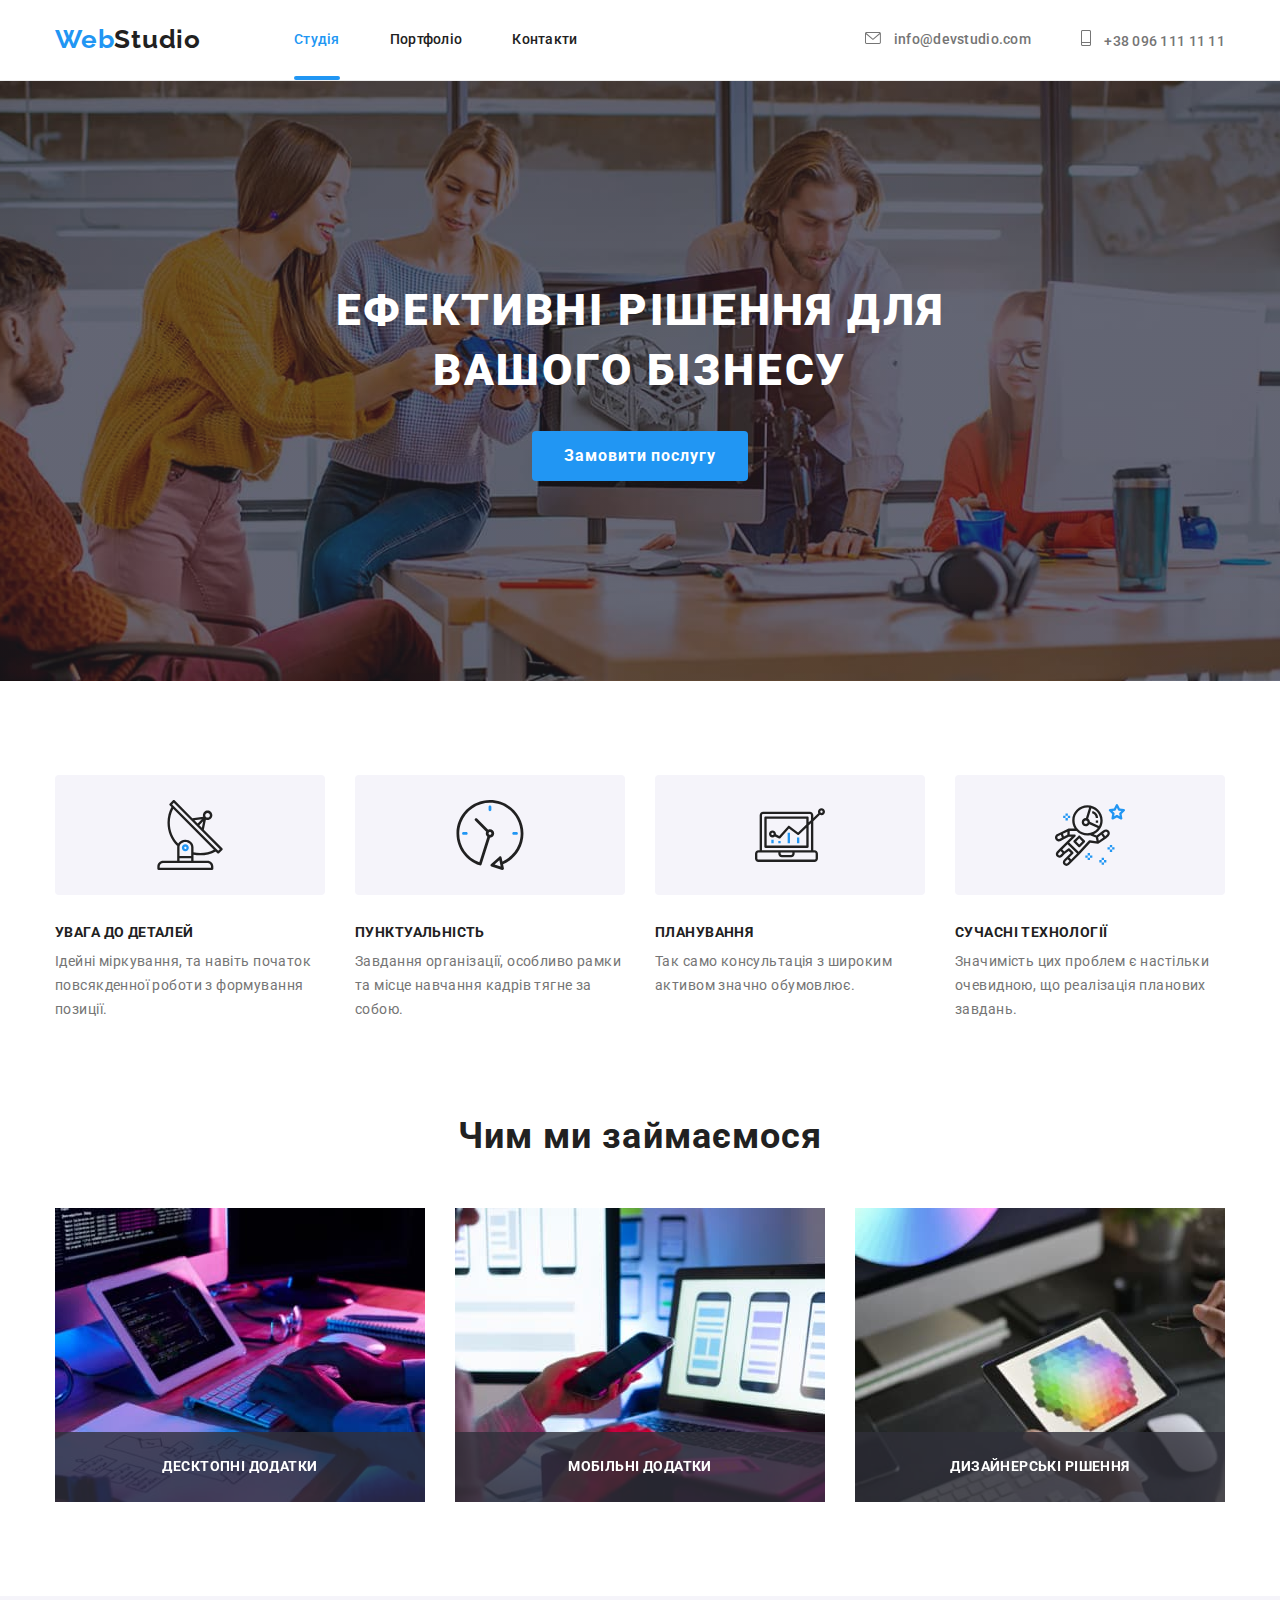
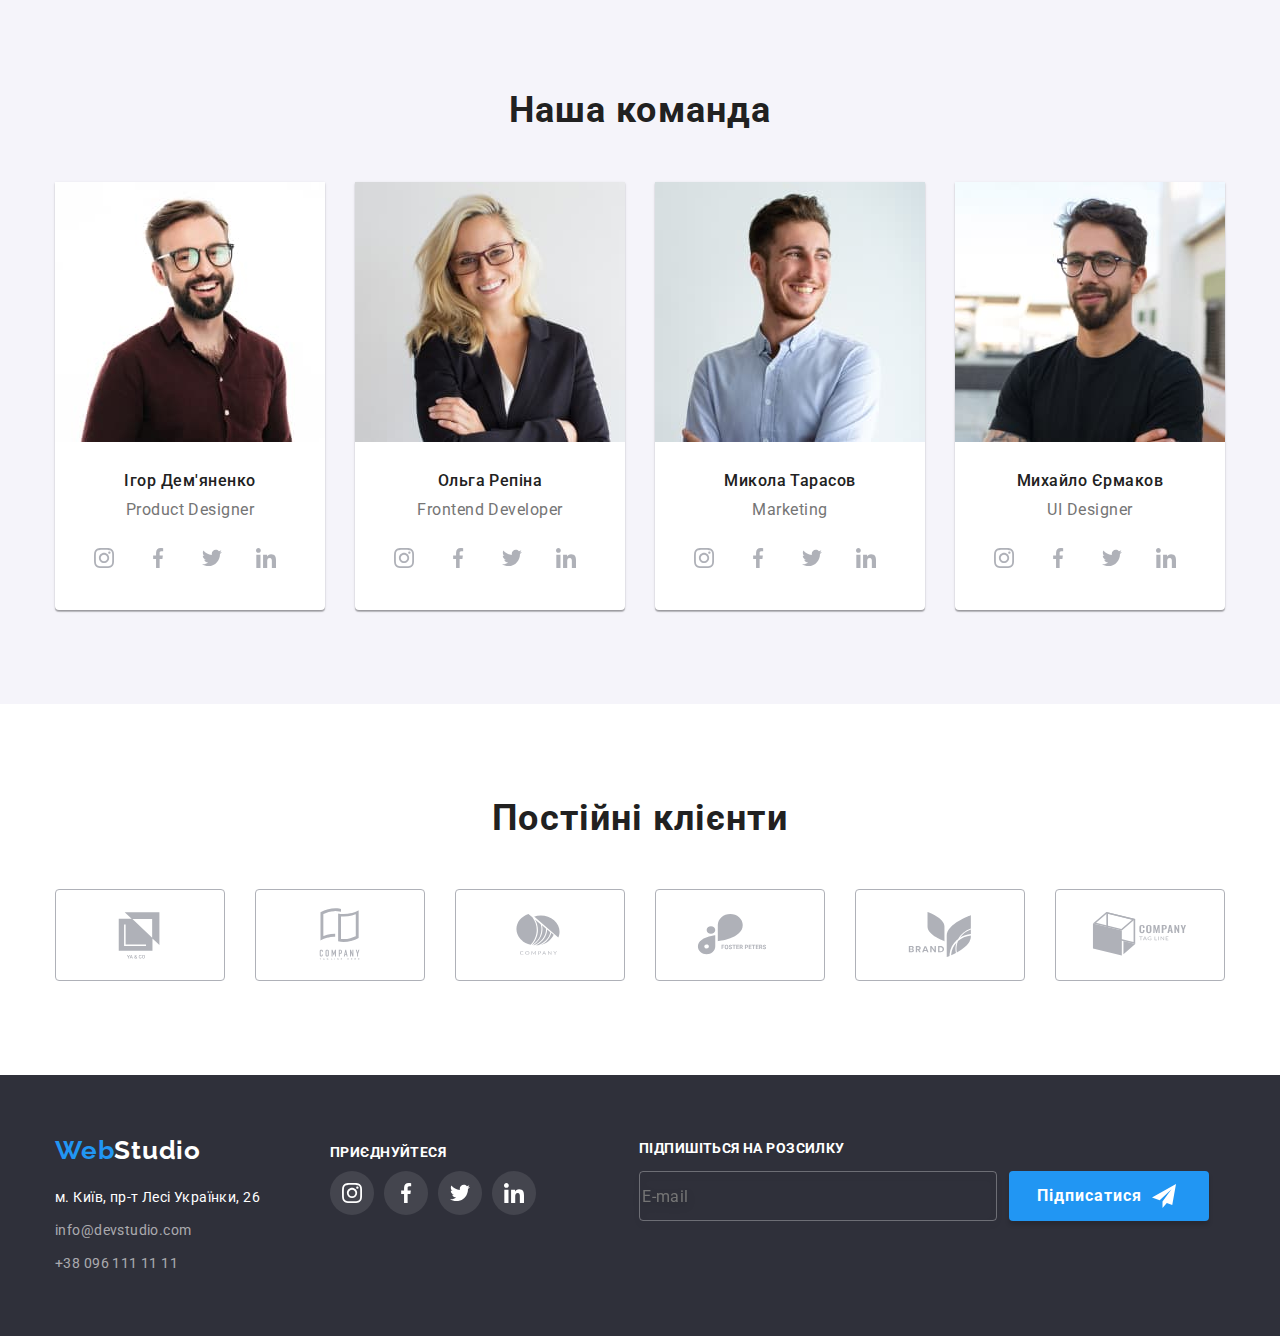
==== commit 1fde44d0: "Доверстав модалку і форму в футері" ====
--- a/index.html
+++ b/index.html
@@ -66,45 +66,64 @@
       <!-- Модальне вікно -->
       <div class="backdrop is-hidden" data-modal>
         <div class="modal">
-          <button type="button" class="modal-close-btn" data-modal-close>
+          <button type="button" class="button modal-close-btn" data-modal-close>
             <svg class="modal-icon-close" width="18" height="18">
               <use href="./images/icons.svg#icon-close-black"></use>
             </svg>
           </button>
-          <p class="modal-name">Залиште свої дані, ми перетелефонуємо</p>
+          <p class="modal-title">Залиште свої дані, ми перетелефонуємо</p>
           <form class="form">
             <p class="form-pitch">
-              <label for="name">Ім'я</label>
-              <input type="text" name="name" id="name" autofocus />
+              <label for="name" class="modal-label">Ім'я</label>
+              <div class="input-wrap">
+              <input type="text" name="name" id="name" class="modal-input" />
+              <svg class="modal-icon-name" width="18" height="18">
+                <use href="./images/icons.svg#icon-person-black"></use>
+              </svg>
+              </div>
             </p>
             <p class="form-pitch">
-              <label for="tel">Телефон</label>
-              <input type="tel" name="tel" id="tel" />
+              <label for="tel" class="modal-label">Телефон</label>
+              <div class="input-wrap">
+              <input type="tel" name="tel" id="tel" class="modal-input" />
+              <svg class="modal-icon-name" width="18" height="18">
+                <use href="./images/icons.svg#icon-phone-black"></use>
+              </svg>
+              </div>
             </p>
             <p class="form-pitch">
-              <label for="mail">Пошта</label>
-              <input type="email" name="mail" id="mail" />
+              <label for="mail" class="modal-label">Пошта</label>
+              <div class="input-wrap">
+              <input type="email" name="mail" id="mail" class="modal-input" />
+              <svg class="modal-icon-name" width="18" height="18">
+                <use href="./images/icons.svg#icon-email-black"></use>
+              </svg>
+              </div>
             </p>
             <p class="form-pitch">
-              <label for="comment">Коментар</label>
+              <label for="comment" class="modal-label">Коментар</label>
               <textarea
                 name="comment"
                 id="comment"
                 rows="10"
                 placeholder="Введіть текст"
+                class="modal-text"
               ></textarea>
             </p>
-            <p class="form-pitch">
+            <p class="form-consent">
               <input
                 type="checkbox"
-                name="consent"
-                value="consent"
-                id="consent"
-              />
-              <label for="consent">Погоджуюся з розсилкою</label>
+                name="privacy"
+                value="true"
+                id="privacy"
+                class="modal-check visually-hidden"
+              />
+              <label for="privacy" class="check-text"
+                >Погоджуюся з розсилкою і приймаю
+                <a href="//" class=""> Умови договору</a></label
+              >
             </p>
-
-            <button type="submit">Відправити</button>
+            <button type="submit" class="send-btn button">Відправити</button>
           </form>
         </div>
       </div>
@@ -481,19 +500,18 @@
             </li>
           </ul>
         </div>
+        <div class="footer-subscription">
         <p class="footer-form-name">Підпишіться на розсилку</p>
-        <form class="footer-subscription">
-          <div class="form-field">
-            <label for="mail"></label>
-            <input type="mail" name="mail" id="mail" />
-            <button type="submit" class="footer-submit">
-              Підписатися
+          <form class="footer-online-form">
+            <label for="mail-input"></label>
+            <input type="mail" name="mail" id="mail-input" class="footer-mail-input" placeholder="E-mail"/>
+            <button type="submit" class="footer-submit button"> Підписатися
               <svg class="footer-icon-send" width="24" height="24">
                 <use href="./images/icons.svg#iconicon-send-"></use>
               </svg>
             </button>
-          </div>
         </form>
+        </div>
       </div>
     </footer>
     <script src="./js/modal.js"></script>
--- a/css/styles.css
+++ b/css/styles.css
@@ -221,6 +221,7 @@
   text-align: center;
   letter-spacing: 0.06em;
   border-radius: 4px;
+  border: none;
   color: var(--hero-text-color);
   background-color: var(--accent-color);
 
@@ -674,23 +675,40 @@
 }
 
 .footer-subscription {
-  display: inline-flex;
-  position: relative;
-}
-
-.form-field {
-  display: flex;
-  position: absolute;
+  display: flex;
+  flex-direction: column;
+}
+
+.footer-online-form {
+  display: flex;
+}
+
+.footer-mail-input {
+  width: 358px;
+  height: 50px;
+  margin-right: 12px;
+
+  font-size: 16px;
+  line-height: 1.25;
+  align-items: center;
+  letter-spacing: 0.03em;
+  color: rgba(255, 255, 255, 0.6);
+  border: 1px solid rgba(255, 255, 255, 0.3);
+  filter: drop-shadow(0px 4px 4px rgba(0, 0, 0, 0.15));
+  border-radius: 4px;
+  background-color: transparent;
 }
 
 .footer-submit {
+  display: flex;
+  align-items: center;
+
   padding: 10px 28px;
-  width: 200px;
-  margin-left: 12px;
-  height: 50px;
+  min-width: 200px;
+  min-height: 50px;
   font-weight: 700;
   font-size: 16px;
-  line-height: 1.8;
+  line-height: 1.88;
   letter-spacing: 0.06em;
   color: var(--third-text-color);
   background-color: var(--accent-color);
@@ -700,10 +718,15 @@
 }
 
 .footer-icon-send {
-  text-align: right;
+  margin-left: 10px;
 }
 
 /* ------------------MODAL------------------- */
+
+textarea {
+  resize: none;
+}
+
 .backdrop.is-hidden {
   opacity: 0;
   pointer-events: none;
@@ -728,7 +751,7 @@
 
   width: 528px;
   min-height: 581px;
-  padding: 10px;
+  padding: 40px;
   background: #ffffff;
   box-shadow: 0px 1px 3px rgba(0, 0, 0, 0.12), 0px 1px 1px rgba(0, 0, 0, 0.14),
     0px 2px 1px rgba(0, 0, 0, 0.2);
@@ -778,10 +801,8 @@
   fill: var(--third-text-color);
 }
 
-.modal-name {
-  width: 448px;
-  height: 23px;
-  margin: 40px 40px 12px;
+.modal-title {
+  width: 100%;
 
   font-weight: 700;
   font-size: 20px;
@@ -793,19 +814,138 @@
 }
 
 .form {
-  margin: 12px 40px 165px;
+  margin: 0;
   width: 448px;
 }
 
 .form-pitch {
   display: flex;
   flex-direction: column;
+  margin: 0px;
   margin-bottom: 10px;
 }
 
-textarea {
-  resize: none;
-}
+.input-wrap {
+  position: relative;
+}
+
+.modal-icon-name {
+  position: absolute;
+  left: 12px;
+  right: 12px;
+  top: 50%;
+  transform: translateY(-50%);
+}
+
+.modal-label {
+  padding-bottom: 4px;
+  font-size: 12px;
+  line-height: 1.16;
+  letter-spacing: 0.01em;
+  color: #757575;
+}
+
+.modal-input {
+  width: 100%;
+  height: 40px;
+  padding-left: 42px;
+  outline: none;
+
+  border: 1px solid rgba(33, 33, 33, 0.2);
+  border-radius: 4px;
+
+  transition-duration: 250ms;
+  transition-timing-function: cubic-bezier(0.4, 0, 0.2, 1);
+}
+
+.modal-input:focus {
+  border-color: var(--accent-color);
+}
+
+.modal-input:focus + .modal-icon-name {
+  fill: var(--accent-color);
+}
+
+.modal-text {
+  width: 100%;
+  height: 120px;
+  padding: 12px 16px;
+
+  font-size: 12px;
+  line-height: 1.16;
+  letter-spacing: 0.01em;
+  outline: none;
+
+  color: rgba(117, 117, 117, 0.5);
+
+  border: 1px solid rgba(33, 33, 33, 0.2);
+  border-radius: 4px;
+
+  transition-duration: 250ms;
+  transition-timing-function: cubic-bezier(0.4, 0, 0.2, 1);
+}
+
+.modal-text:focus {
+  border-color: var(--accent-color);
+}
+
+.check-text {
+  display: flex;
+
+  font-size: 14px;
+  letter-spacing: 0.03em;
+  color: #757575;
+}
+
+.check-text::before {
+  content: "";
+  margin-right: 9px;
+
+  width: 16px;
+  height: 15px;
+  border: 2px solid #212121;
+  border-radius: 3px;
+
+  transition-duration: 250ms;
+  transition-timing-function: cubic-bezier(0.4, 0, 0.2, 1);
+}
+
+.modal-check:checked + .check-text::before {
+  background-color: var(--accent-color);
+  background-image: url(../images/check.svg);
+  border: none;
+  outline: none;
+  background-repeat: no-repeat;
+  background-position: center;
+}
+
+.modal-check:focus + .check-text::before {
+  background-color: var(--accent-color);
+}
+
+.send-btn {
+  display: block;
+
+  width: 200px;
+  height: 50px;
+  border: none;
+  margin: auto;
+
+  font-size: 16px;
+  line-height: 1.87;
+  letter-spacing: 0.06em;
+
+  color: var(--third-text-color);
+  background-color: var(--second-accent-color);
+  box-shadow: 0px 4px 4px rgba(0, 0, 0, 0.15);
+  border-radius: 4px;
+}
+
+.send-btn:hover,
+.send-btntn:focus {
+  background-color: var(--second-accent-color);
+}
+
 /* ------------------PORTFOLIO------------------- */
 
 /* ------------------FILTER------------------- */
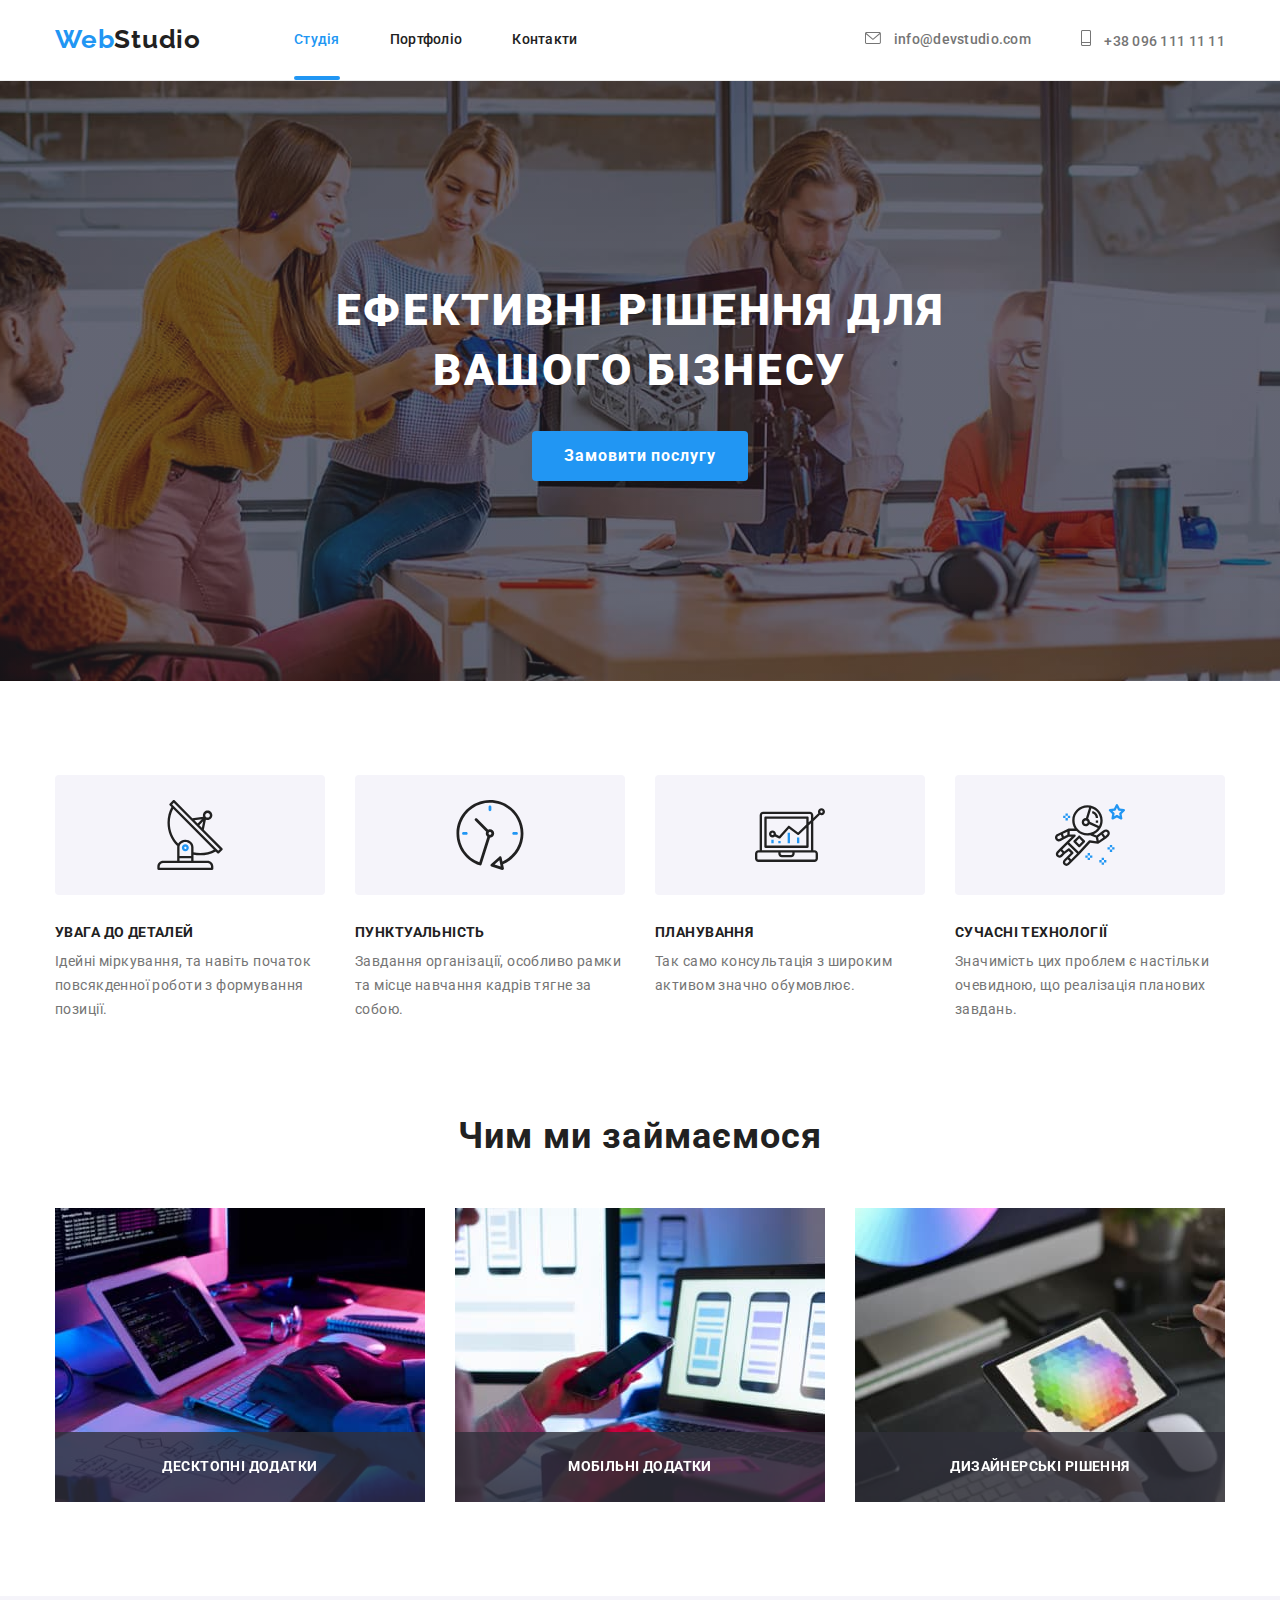
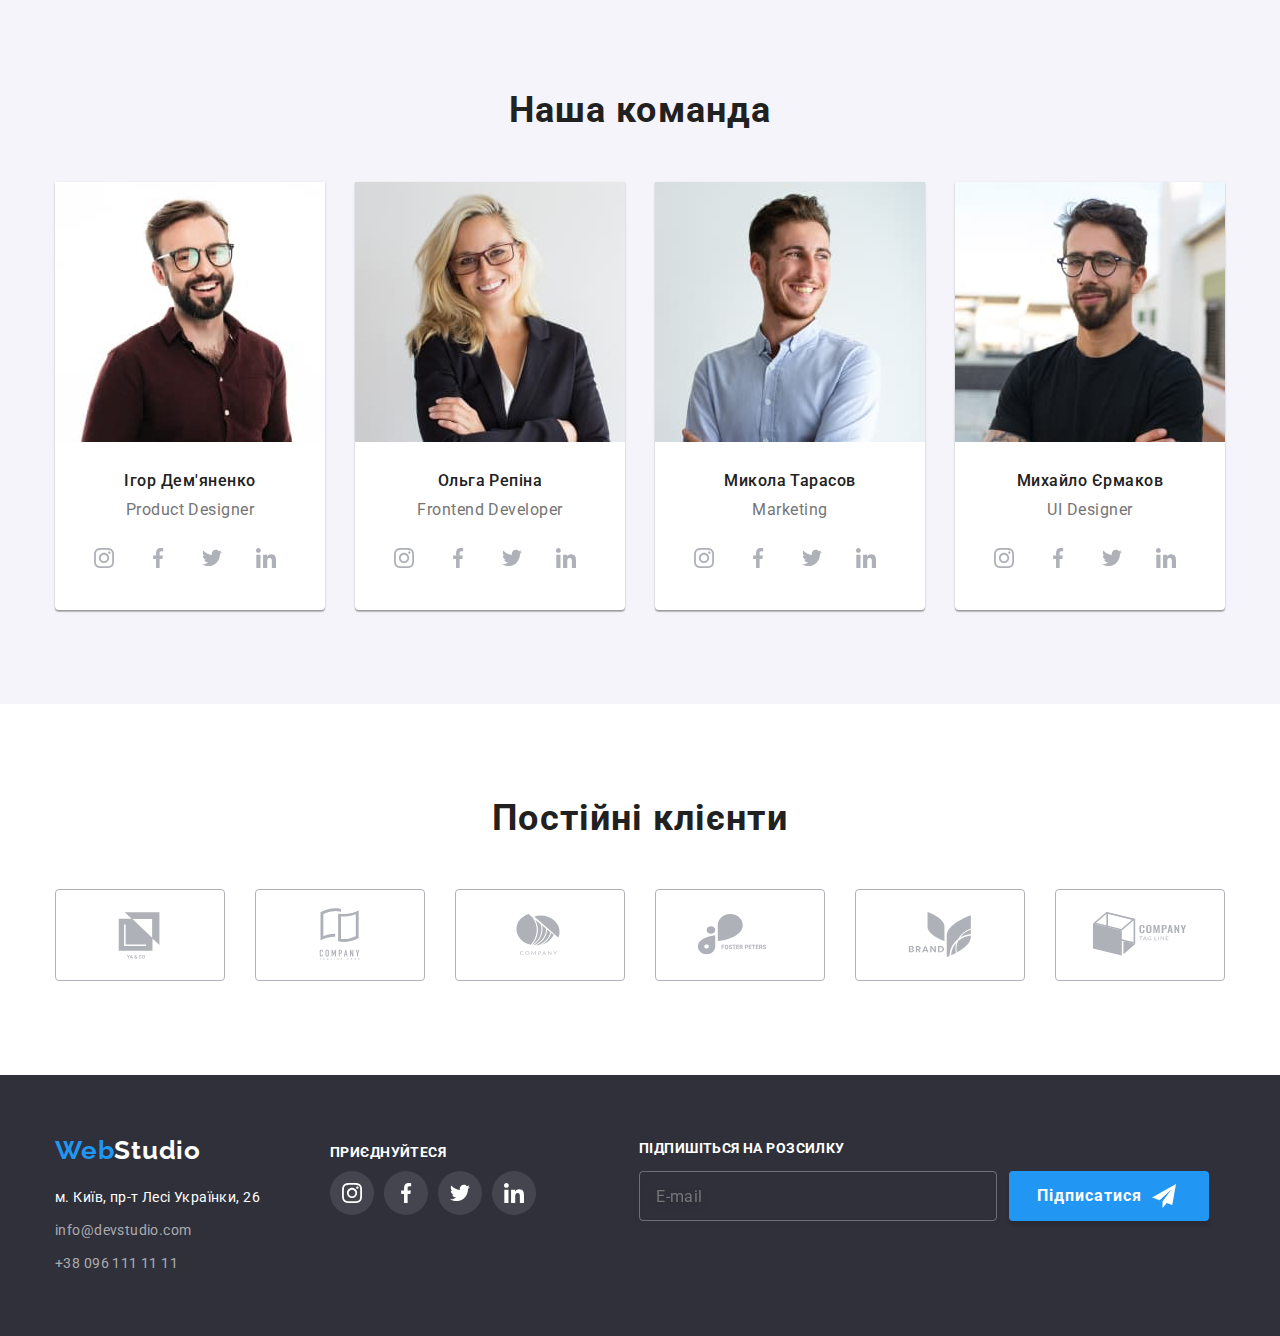
==== commit 921fe7e3: "Вніс правки згідно зауважень наставника" ====
--- a/index.html
+++ b/index.html
@@ -119,9 +119,7 @@
                 class="modal-check visually-hidden"
               />
               <label for="privacy" class="check-text"
-                >Погоджуюся з розсилкою і приймаю
-                <a href="//" class=""> Умови договору</a></label
-              >
+                >Погоджуюся з розсилкою і приймаю <a href="https://www.edu.goit.global/uk/profile/referral" class="privacy-text" target="_blank" rel="noopener noreferrer nofollow">Умови договору</a></label>
             </p>
             <button type="submit" class="send-btn button">Відправити</button>
           </form>
--- a/css/styles.css
+++ b/css/styles.css
@@ -687,6 +687,7 @@
   width: 358px;
   height: 50px;
   margin-right: 12px;
+  padding: 15px 16px;
 
   font-size: 16px;
   line-height: 1.25;
@@ -803,6 +804,8 @@
 
 .modal-title {
   width: 100%;
+  margin-top: 0px;
+  margin-bottom: 12px;
 
   font-weight: 700;
   font-size: 20px;
@@ -822,7 +825,6 @@
   display: flex;
   flex-direction: column;
   margin: 0px;
-  margin-bottom: 10px;
 }
 
 .input-wrap {
@@ -838,7 +840,7 @@
 }
 
 .modal-label {
-  padding-bottom: 4px;
+  margin-bottom: 4px;
   font-size: 12px;
   line-height: 1.16;
   letter-spacing: 0.01em;
@@ -889,8 +891,14 @@
   border-color: var(--accent-color);
 }
 
+.form-consent {
+  margin-top: 20px;
+  margin-bottom: 20px;
+}
+
 .check-text {
   display: flex;
+  justify-content: center;
 
   font-size: 14px;
   letter-spacing: 0.03em;
@@ -923,6 +931,17 @@
   background-color: var(--accent-color);
 }
 
+.privacy-text {
+  display: inline-block;
+  font-size: 14px;
+  letter-spacing: 0.03em;
+  text-decoration: none;
+
+  margin-left: 4px;
+  color: var(--accent-color);
+  border-bottom: 1px solid var(--accent-color);
+}
+
 .send-btn {
   display: block;
 
@@ -931,6 +950,7 @@
   border: none;
   margin: auto;
 
+  font-weight: 700px;
   font-size: 16px;
   line-height: 1.87;
   letter-spacing: 0.06em;
